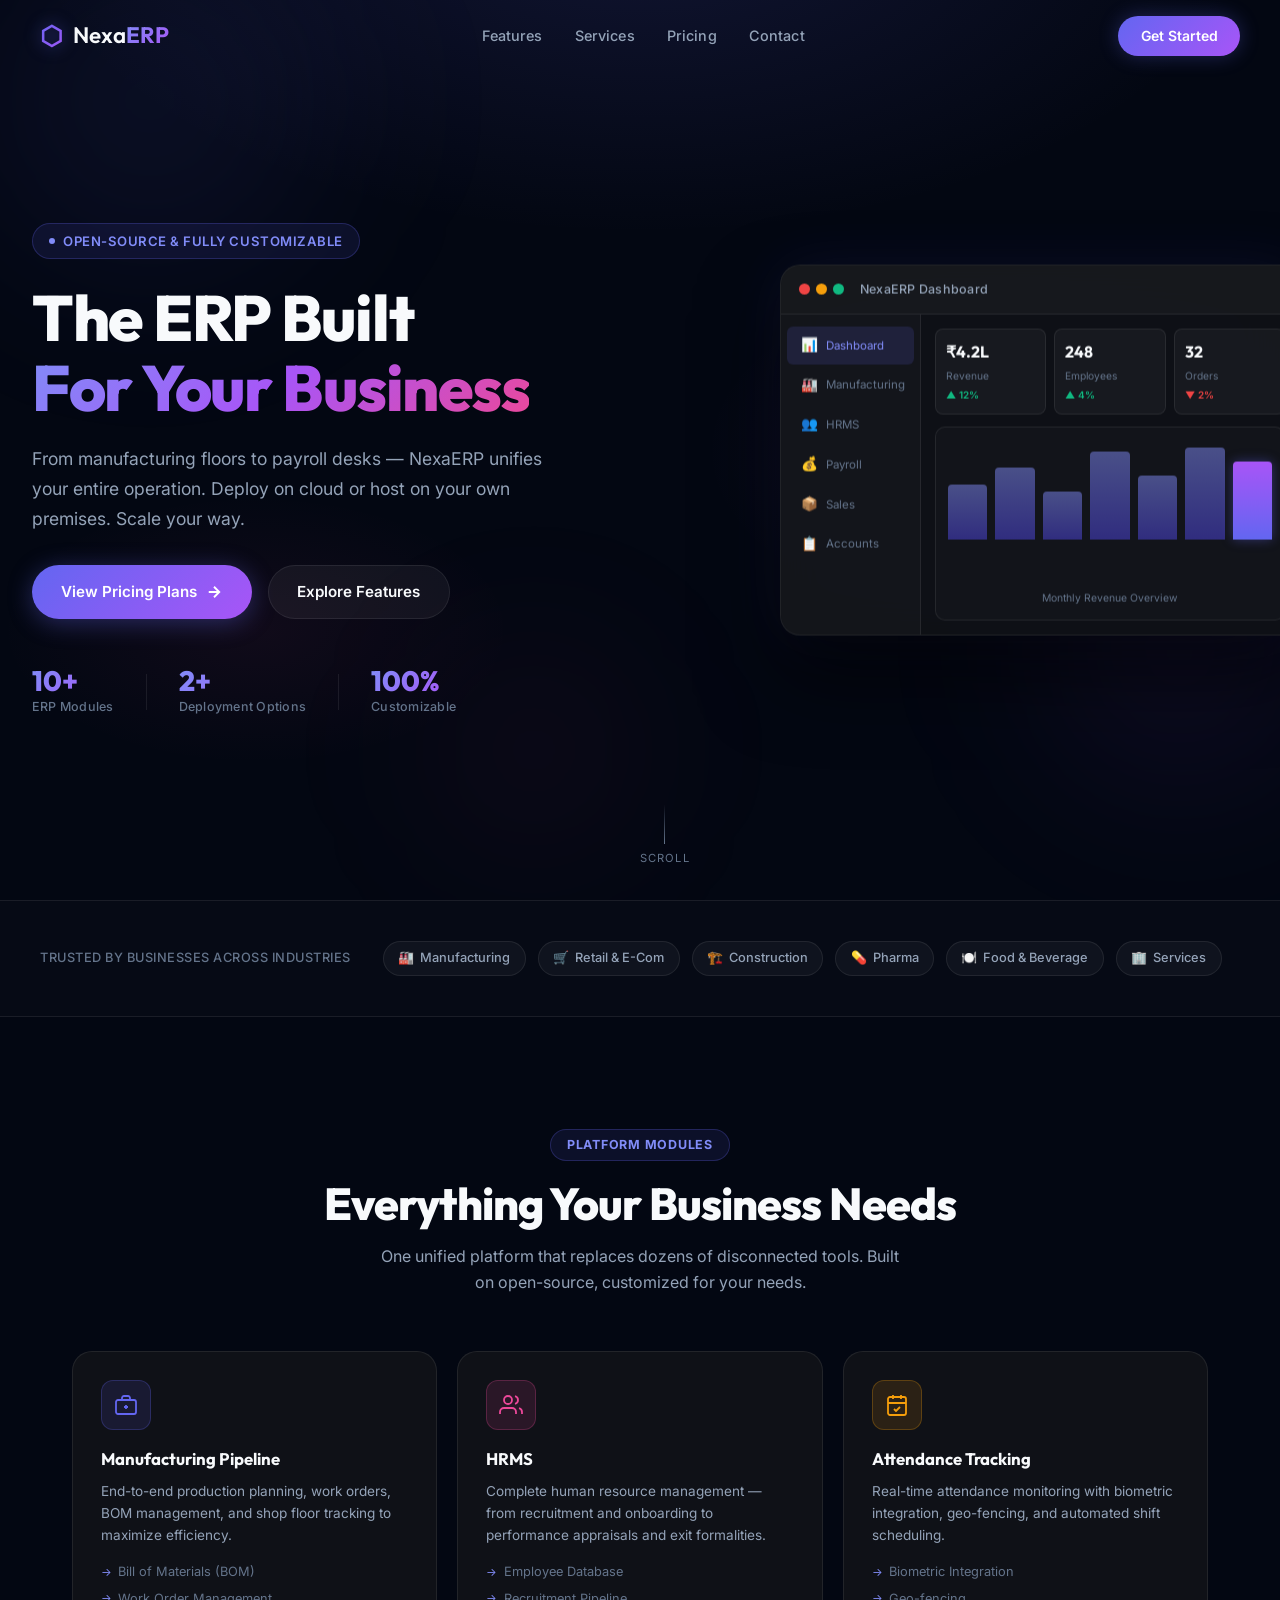
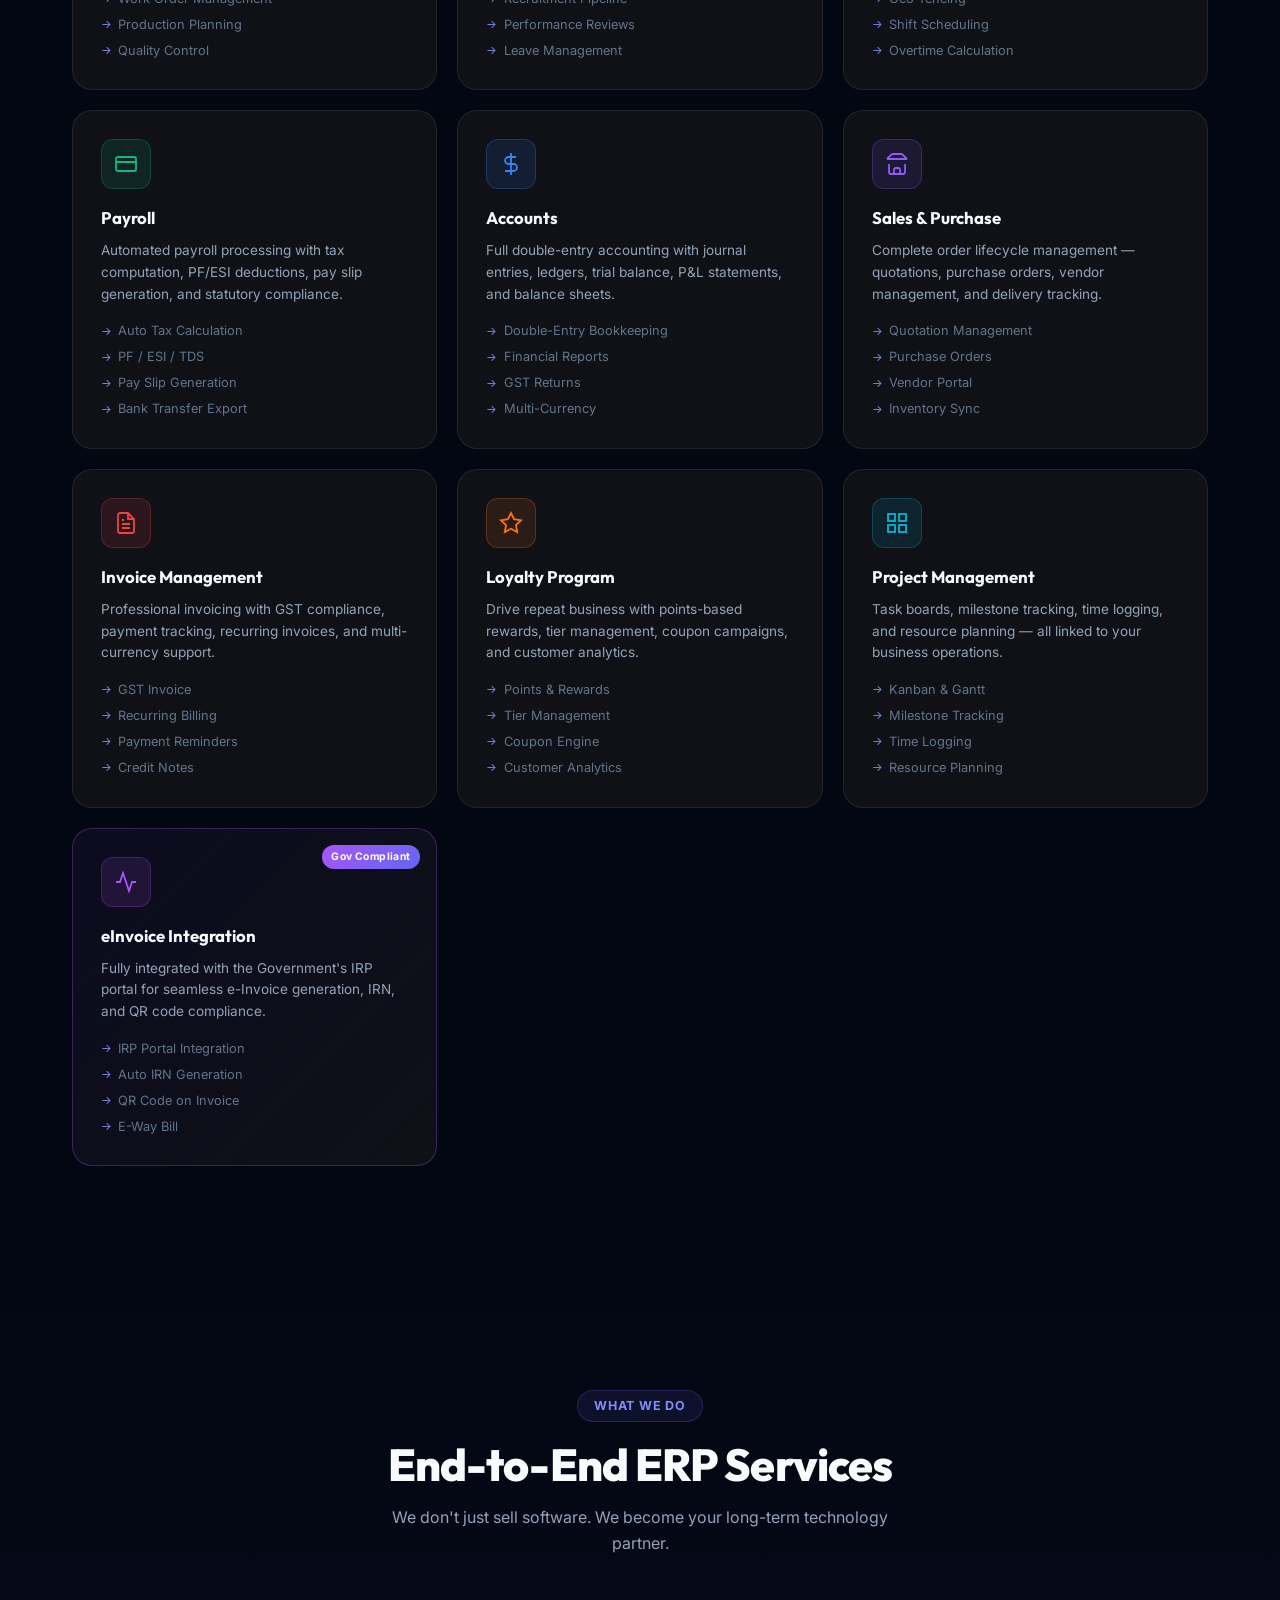
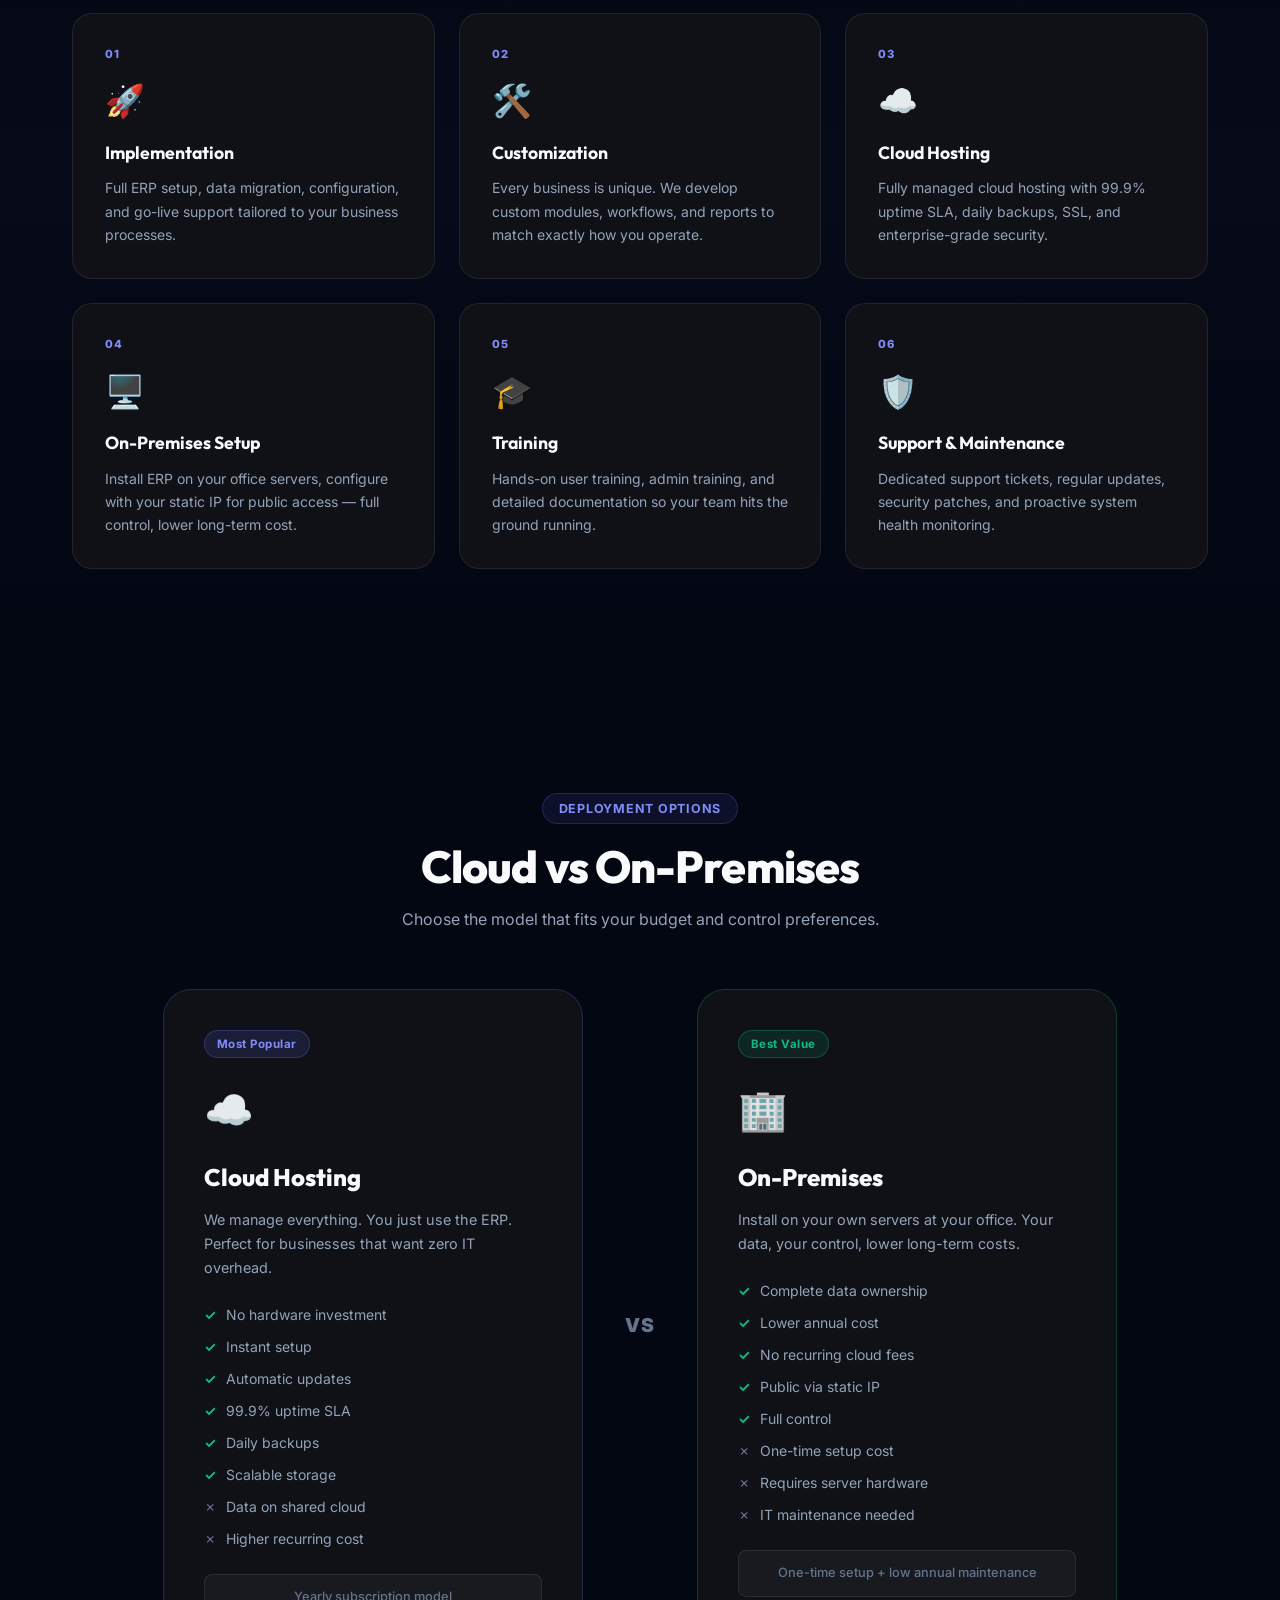
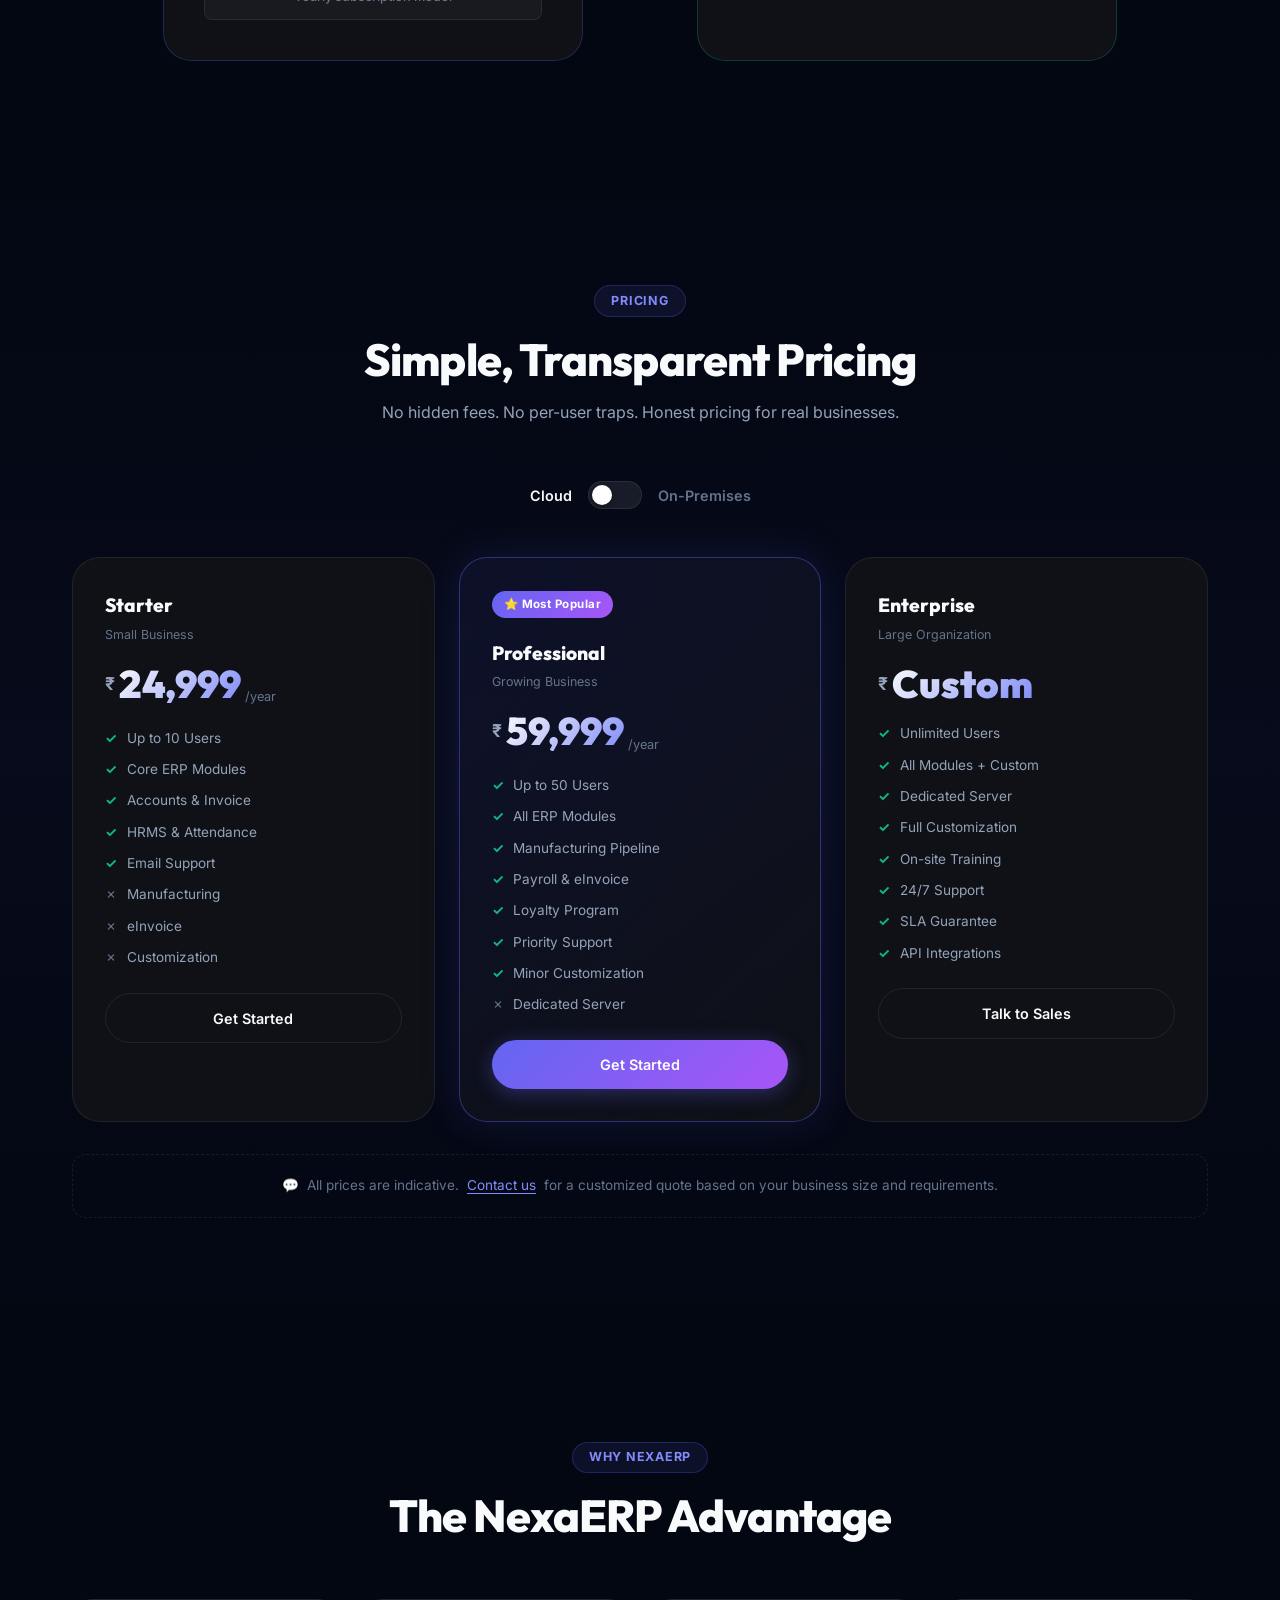
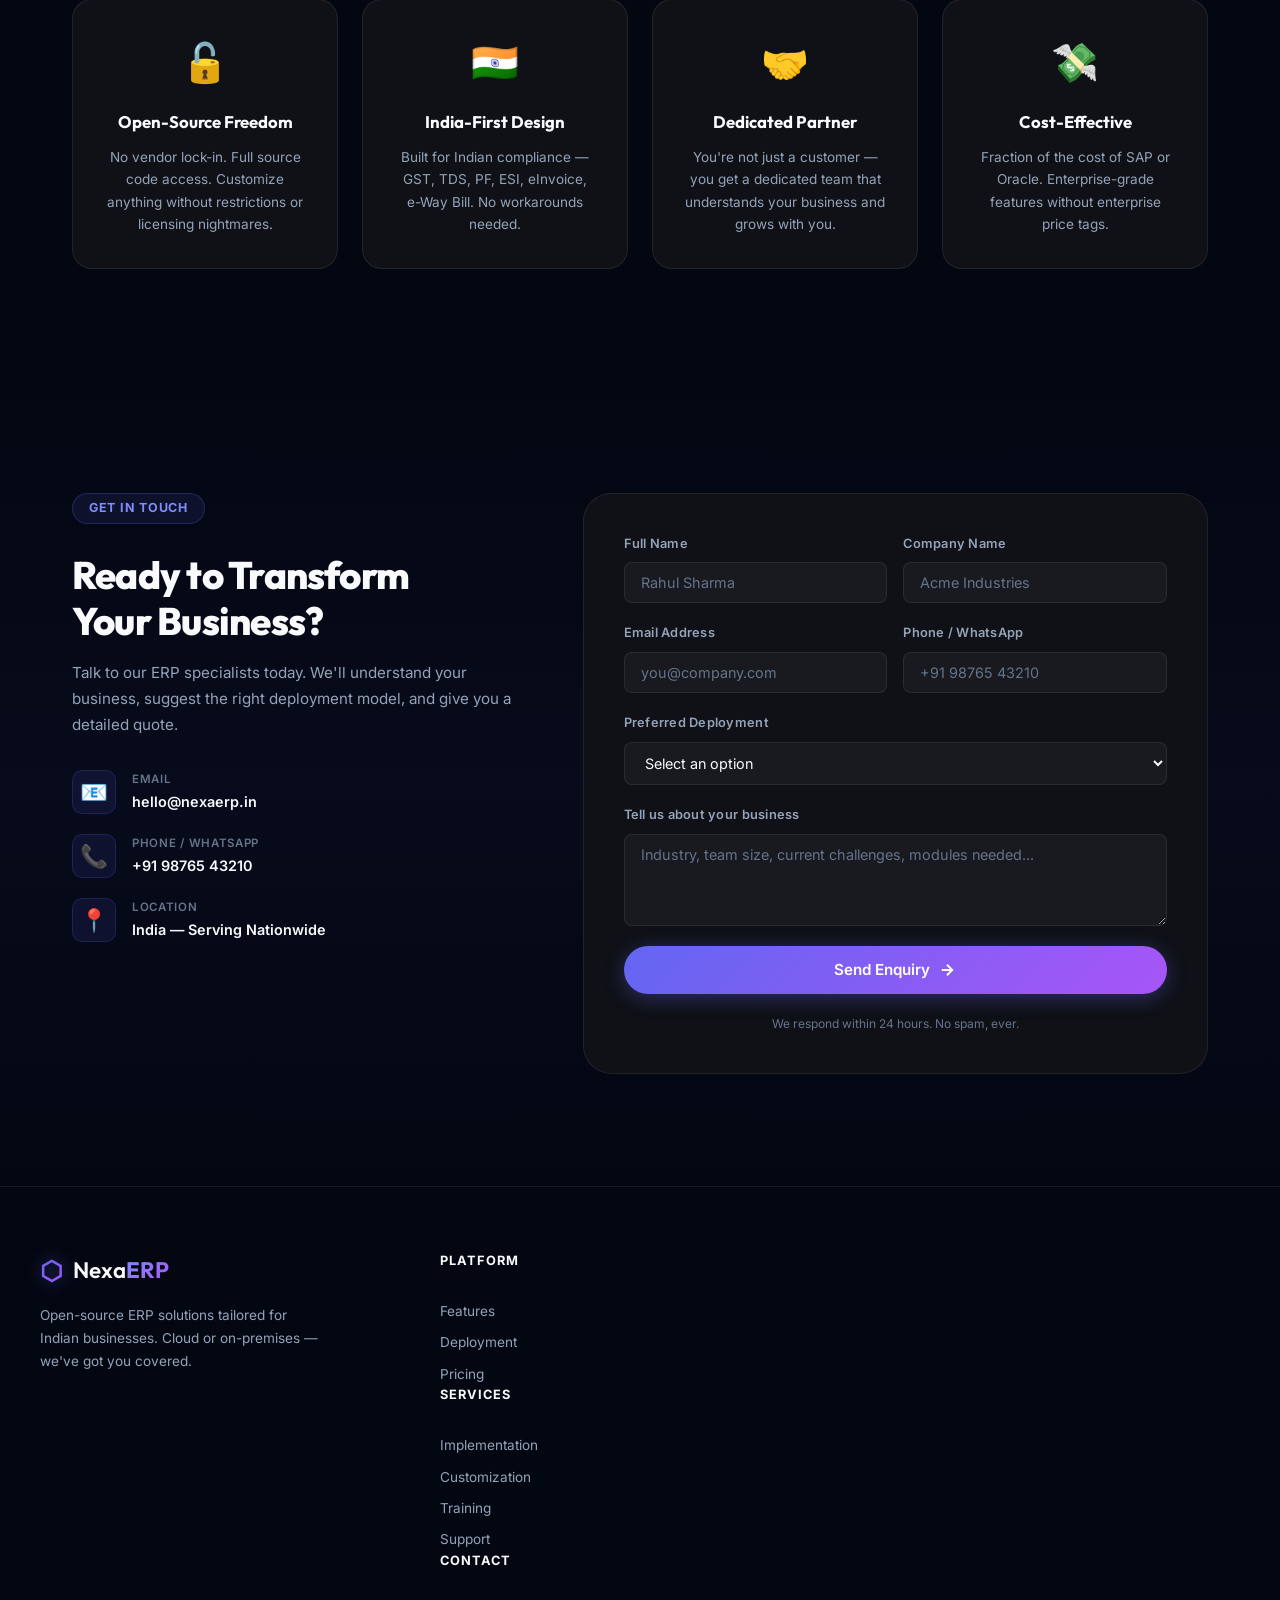
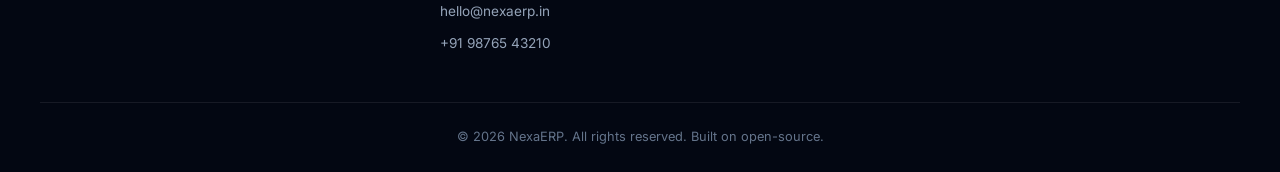
==== index.html @ 65cdeb19 "initial" ====
<!DOCTYPE html>
<html lang="en">
<head>
  <meta charset="UTF-8" />
  <meta name="viewport" content="width=device-width, initial-scale=1.0" />
  <title>NexaERP — Open-Source ERP Solutions for Modern Businesses</title>
  <meta name="description" content="NexaERP delivers powerful open-source ERP solutions with cloud hosting, on-premises deployment, and full customization. Manufacturing, HRMS, Payroll, Accounts, eInvoice & more." />
  <meta name="keywords" content="ERP, open source ERP, HRMS, payroll, manufacturing ERP, cloud ERP, on-premises ERP, eInvoice" />
  <link rel="preconnect" href="https://fonts.googleapis.com" />
  <link rel="preconnect" href="https://fonts.gstatic.com" crossorigin />
  <link href="https://fonts.googleapis.com/css2?family=Inter:wght@300;400;500;600;700;800;900&family=Outfit:wght@300;400;500;600;700;800;900&display=swap" rel="stylesheet" />
  <link rel="stylesheet" href="style.css" />
</head>
<body>

  <!-- NAV -->
  <nav id="navbar">
    <div class="nav-container">
      <div class="nav-logo">
        <span class="logo-icon">⬡</span>
        <span class="logo-text">Nexa<strong>ERP</strong></span>
      </div>
      <ul class="nav-links">
        <li><a href="#features">Features</a></li>
        <li><a href="#services">Services</a></li>
        <li><a href="#pricing">Pricing</a></li>
        <li><a href="#contact">Contact</a></li>
      </ul>
      <a href="#contact" class="nav-cta">Get Started</a>
      <button class="nav-hamburger" id="hamburger" aria-label="Open menu">
        <span></span><span></span><span></span>
      </button>
    </div>
    <div class="mobile-menu" id="mobileMenu">
      <a href="#features">Features</a>
      <a href="#services">Services</a>
      <a href="#pricing">Pricing</a>
      <a href="#contact">Contact</a>
      <a href="#contact" class="mobile-cta">Get Started</a>
    </div>
  </nav>

  <!-- HERO -->
  <section id="hero">
    <div class="hero-bg-mesh"></div>
    <div class="hero-orb hero-orb-1"></div>
    <div class="hero-orb hero-orb-2"></div>
    <div class="hero-orb hero-orb-3"></div>
    <div class="hero-container">
      <div class="hero-badge">
        <span class="badge-dot"></span>
        Open-Source &amp; Fully Customizable
      </div>
      <h1 class="hero-title">
        The ERP Built <br/>
        <span class="gradient-text">For Your Business</span>
      </h1>
      <p class="hero-subtitle">
        From manufacturing floors to payroll desks — NexaERP unifies your entire operation. 
        Deploy on cloud or host on your own premises. Scale your way.
      </p>
      <div class="hero-actions">
        <a href="#pricing" class="btn-primary" id="hero-pricing-btn">
          View Pricing Plans
          <svg width="18" height="18" viewBox="0 0 24 24" fill="none" stroke="currentColor" stroke-width="2.5"><path d="M5 12h14M12 5l7 7-7 7"/></svg>
        </a>
        <a href="#features" class="btn-ghost" id="hero-features-btn">Explore Features</a>
      </div>
      <div class="hero-stats">
        <div class="stat-item">
          <span class="stat-number">10+</span>
          <span class="stat-label">ERP Modules</span>
        </div>
        <div class="stat-divider"></div>
        <div class="stat-item">
          <span class="stat-number">2</span>
          <span class="stat-label">Deployment Options</span>
        </div>
        <div class="stat-divider"></div>
        <div class="stat-item">
          <span class="stat-number">100%</span>
          <span class="stat-label">Customizable</span>
        </div>
      </div>
    </div>
    <div class="hero-visual">
      <div class="dashboard-mockup">
        <div class="mockup-header">
          <div class="mockup-dots">
            <span class="dot dot-red"></span>
            <span class="dot dot-yellow"></span>
            <span class="dot dot-green"></span>
          </div>
          <span class="mockup-title">NexaERP Dashboard</span>
        </div>
        <div class="mockup-body">
          <div class="mockup-sidebar">
            <div class="sidebar-item active">
              <span>📊</span> Dashboard
            </div>
            <div class="sidebar-item">
              <span>🏭</span> Manufacturing
            </div>
            <div class="sidebar-item">
              <span>👥</span> HRMS
            </div>
            <div class="sidebar-item">
              <span>💰</span> Payroll
            </div>
            <div class="sidebar-item">
              <span>📦</span> Sales
            </div>
            <div class="sidebar-item">
              <span>📋</span> Accounts
            </div>
          </div>
          <div class="mockup-content">
            <div class="mockup-cards">
              <div class="mockup-card">
                <div class="card-value">₹4.2L</div>
                <div class="card-label">Revenue</div>
                <div class="card-trend up">▲ 12%</div>
              </div>
              <div class="mockup-card">
                <div class="card-value">248</div>
                <div class="card-label">Employees</div>
                <div class="card-trend up">▲ 4%</div>
              </div>
              <div class="mockup-card">
                <div class="card-value">32</div>
                <div class="card-label">Orders</div>
                <div class="card-trend down">▼ 2%</div>
              </div>
            </div>
            <div class="mockup-chart">
              <div class="chart-bars">
                <div class="bar" style="--h:55%"></div>
                <div class="bar" style="--h:72%"></div>
                <div class="bar" style="--h:48%"></div>
                <div class="bar" style="--h:88%"></div>
                <div class="bar" style="--h:64%"></div>
                <div class="bar" style="--h:92%"></div>
                <div class="bar active" style="--h:78%"></div>
              </div>
              <div class="chart-label">Monthly Revenue Overview</div>
            </div>
          </div>
        </div>
      </div>
    </div>
    <div class="scroll-indicator">
      <div class="scroll-line"></div>
      <span>Scroll</span>
    </div>
  </section>

  <!-- TRUST LOGOS -->
  <section id="trust">
    <div class="trust-container">
      <p class="trust-label">Trusted by businesses across industries</p>
      <div class="trust-badges">
        <div class="trust-badge">
          <span>🏭</span> Manufacturing
        </div>
        <div class="trust-badge">
          <span>🛒</span> Retail & E-Com
        </div>
        <div class="trust-badge">
          <span>🏗️</span> Construction
        </div>
        <div class="trust-badge">
          <span>💊</span> Pharma
        </div>
        <div class="trust-badge">
          <span>🍽️</span> Food & Beverage
        </div>
        <div class="trust-badge">
          <span>🏢</span> Services
        </div>
      </div>
    </div>
  </section>

  <!-- FEATURES -->
  <section id="features">
    <div class="section-container">
      <div class="section-header">
        <div class="section-chip">Platform Modules</div>
        <h2 class="section-title">Everything Your Business Needs</h2>
        <p class="section-sub">One unified platform that replaces dozens of disconnected tools. Built on open-source, customized for your needs.</p>
      </div>
      <div class="features-grid">

        <div class="feature-card" id="feat-manufacturing">
          <div class="feature-icon-wrap" style="--clr: #6366f1">
            <svg class="feature-icon" viewBox="0 0 24 24" fill="none" stroke="currentColor" stroke-width="1.8"><rect x="2" y="7" width="20" height="14" rx="2"/><path d="M16 7V5a2 2 0 0 0-2-2h-4a2 2 0 0 0-2 2v2"/><line x1="12" y1="12" x2="12" y2="16"/><line x1="10" y1="14" x2="14" y2="14"/></svg>
          </div>
          <h3>Manufacturing Pipeline</h3>
          <p>End-to-end production planning, work orders, BOM management, and shop floor tracking to maximize efficiency.</p>
          <ul class="feature-list">
            <li>Bill of Materials (BOM)</li>
            <li>Work Order Management</li>
            <li>Production Planning</li>
            <li>Quality Control</li>
          </ul>
        </div>

        <div class="feature-card" id="feat-hrms">
          <div class="feature-icon-wrap" style="--clr: #ec4899">
            <svg class="feature-icon" viewBox="0 0 24 24" fill="none" stroke="currentColor" stroke-width="1.8"><path d="M17 21v-2a4 4 0 0 0-4-4H5a4 4 0 0 0-4 4v2"/><circle cx="9" cy="7" r="4"/><path d="M23 21v-2a4 4 0 0 0-3-3.87"/><path d="M16 3.13a4 4 0 0 1 0 7.75"/></svg>
          </div>
          <h3>HRMS</h3>
          <p>Complete human resource management — from recruitment and onboarding to performance appraisals and exit formalities.</p>
          <ul class="feature-list">
            <li>Employee Database</li>
            <li>Recruitment Pipeline</li>
            <li>Performance Reviews</li>
            <li>Leave Management</li>
          </ul>
        </div>

        <div class="feature-card" id="feat-attendance">
          <div class="feature-icon-wrap" style="--clr: #f59e0b">
            <svg class="feature-icon" viewBox="0 0 24 24" fill="none" stroke="currentColor" stroke-width="1.8"><rect x="3" y="4" width="18" height="18" rx="2" ry="2"/><line x1="16" y1="2" x2="16" y2="6"/><line x1="8" y1="2" x2="8" y2="6"/><line x1="3" y1="10" x2="21" y2="10"/><path d="m9 16 2 2 4-4"/></svg>
          </div>
          <h3>Attendance Tracking</h3>
          <p>Real-time attendance monitoring with biometric integration, geo-fencing, and automated shift scheduling.</p>
          <ul class="feature-list">
            <li>Biometric Integration</li>
            <li>Geo-fencing</li>
            <li>Shift Scheduling</li>
            <li>Overtime Calculation</li>
          </ul>
        </div>

        <div class="feature-card" id="feat-payroll">
          <div class="feature-icon-wrap" style="--clr: #10b981">
            <svg class="feature-icon" viewBox="0 0 24 24" fill="none" stroke="currentColor" stroke-width="1.8"><rect x="2" y="5" width="20" height="14" rx="2"/><line x1="2" y1="10" x2="22" y2="10"/></svg>
          </div>
          <h3>Payroll</h3>
          <p>Automated payroll processing with tax computation, PF/ESI deductions, pay slip generation, and statutory compliance.</p>
          <ul class="feature-list">
            <li>Auto Tax Calculation</li>
            <li>PF / ESI / TDS</li>
            <li>Pay Slip Generation</li>
            <li>Bank Transfer Export</li>
          </ul>
        </div>

        <div class="feature-card" id="feat-accounts">
          <div class="feature-icon-wrap" style="--clr: #3b82f6">
            <svg class="feature-icon" viewBox="0 0 24 24" fill="none" stroke="currentColor" stroke-width="1.8"><line x1="12" y1="1" x2="12" y2="23"/><path d="M17 5H9.5a3.5 3.5 0 0 0 0 7h5a3.5 3.5 0 0 1 0 7H6"/></svg>
          </div>
          <h3>Accounts</h3>
          <p>Full double-entry accounting with journal entries, ledgers, trial balance, P&L statements, and balance sheets.</p>
          <ul class="feature-list">
            <li>Double-Entry Bookkeeping</li>
            <li>Financial Reports</li>
            <li>GST Returns</li>
            <li>Multi-Currency</li>
          </ul>
        </div>

        <div class="feature-card" id="feat-sales">
          <div class="feature-icon-wrap" style="--clr: #8b5cf6">
            <svg class="feature-icon" viewBox="0 0 24 24" fill="none" stroke="currentColor" stroke-width="1.8"><path d="m2 7 4.41-4.41A2 2 0 0 1 7.83 2h8.34a2 2 0 0 1 1.42.59L22 7"/><path d="M4 12v8a2 2 0 0 0 2 2h12a2 2 0 0 0 2-2v-8"/><path d="M15 22v-4a2 2 0 0 0-2-2h-2a2 2 0 0 0-2 2v4"/><path d="M2 7h20"/></svg>
          </div>
          <h3>Sales &amp; Purchase</h3>
          <p>Complete order lifecycle management — quotations, purchase orders, vendor management, and delivery tracking.</p>
          <ul class="feature-list">
            <li>Quotation Management</li>
            <li>Purchase Orders</li>
            <li>Vendor Portal</li>
            <li>Inventory Sync</li>
          </ul>
        </div>

        <div class="feature-card" id="feat-invoice">
          <div class="feature-icon-wrap" style="--clr: #ef4444">
            <svg class="feature-icon" viewBox="0 0 24 24" fill="none" stroke="currentColor" stroke-width="1.8"><path d="M14 2H6a2 2 0 0 0-2 2v16a2 2 0 0 0 2 2h12a2 2 0 0 0 2-2V8z"/><polyline points="14,2 14,8 20,8"/><line x1="16" y1="13" x2="8" y2="13"/><line x1="16" y1="17" x2="8" y2="17"/><polyline points="10,9 9,9 8,9"/></svg>
          </div>
          <h3>Invoice Management</h3>
          <p>Professional invoicing with GST compliance, payment tracking, recurring invoices, and multi-currency support.</p>
          <ul class="feature-list">
            <li>GST Invoice</li>
            <li>Recurring Billing</li>
            <li>Payment Reminders</li>
            <li>Credit Notes</li>
          </ul>
        </div>

        <div class="feature-card" id="feat-loyalty">
          <div class="feature-icon-wrap" style="--clr: #f97316">
            <svg class="feature-icon" viewBox="0 0 24 24" fill="none" stroke="currentColor" stroke-width="1.8"><polygon points="12,2 15.09,8.26 22,9.27 17,14.14 18.18,21.02 12,17.77 5.82,21.02 7,14.14 2,9.27 8.91,8.26 12,2"/></svg>
          </div>
          <h3>Loyalty Program</h3>
          <p>Drive repeat business with points-based rewards, tier management, coupon campaigns, and customer analytics.</p>
          <ul class="feature-list">
            <li>Points & Rewards</li>
            <li>Tier Management</li>
            <li>Coupon Engine</li>
            <li>Customer Analytics</li>
          </ul>
        </div>

        <div class="feature-card" id="feat-project">
          <div class="feature-icon-wrap" style="--clr: #06b6d4">
            <svg class="feature-icon" viewBox="0 0 24 24" fill="none" stroke="currentColor" stroke-width="1.8"><rect x="3" y="3" width="7" height="7"/><rect x="14" y="3" width="7" height="7"/><rect x="14" y="14" width="7" height="7"/><rect x="3" y="14" width="7" height="7"/></svg>
          </div>
          <h3>Project Management</h3>
          <p>Task boards, milestone tracking, time logging, and resource planning — all linked to your business operations.</p>
          <ul class="feature-list">
            <li>Kanban & Gantt</li>
            <li>Milestone Tracking</li>
            <li>Time Logging</li>
            <li>Resource Planning</li>
          </ul>
        </div>

        <div class="feature-card feature-card-highlight" id="feat-einvoice">
          <div class="feature-icon-wrap" style="--clr: #a855f7">
            <svg class="feature-icon" viewBox="0 0 24 24" fill="none" stroke="currentColor" stroke-width="1.8"><path d="M22 12h-4l-3 9L9 3l-3 9H2"/></svg>
          </div>
          <h3>eInvoice Integration</h3>
          <p>Fully integrated with the Government's IRP portal for seamless e-Invoice generation, IRN, and QR code compliance.</p>
          <ul class="feature-list">
            <li>IRP Portal Integration</li>
            <li>Auto IRN Generation</li>
            <li>QR Code on Invoice</li>
            <li>E-Way Bill</li>
          </ul>
          <div class="feature-badge">Gov Compliant</div>
        </div>

      </div>
    </div>
  </section>

  <!-- SERVICES -->
  <section id="services">
    <div class="section-container">
      <div class="section-header">
        <div class="section-chip">What We Do</div>
        <h2 class="section-title">End-to-End ERP Services</h2>
        <p class="section-sub">We don't just sell software. We become your long-term technology partner.</p>
      </div>
      <div class="services-grid">
        <div class="service-card" id="svc-implementation">
          <div class="service-number">01</div>
          <div class="service-icon">🚀</div>
          <h3>Implementation</h3>
          <p>Full ERP setup, data migration, configuration, and go-live support tailored to your business processes.</p>
        </div>
        <div class="service-card" id="svc-customization">
          <div class="service-number">02</div>
          <div class="service-icon">🛠️</div>
          <h3>Customization</h3>
          <p>Every business is unique. We develop custom modules, workflows, and reports to match exactly how you operate.</p>
        </div>
        <div class="service-card" id="svc-hosting">
          <div class="service-number">03</div>
          <div class="service-icon">☁️</div>
          <h3>Cloud Hosting</h3>
          <p>Fully managed cloud hosting with 99.9% uptime SLA, daily backups, SSL, and enterprise-grade security.</p>
        </div>
        <div class="service-card" id="svc-onprem">
          <div class="service-number">04</div>
          <div class="service-icon">🖥️</div>
          <h3>On-Premises Setup</h3>
          <p>Install ERP on your office servers, configure with your static IP for public access — full control, lower long-term cost.</p>
        </div>
        <div class="service-card" id="svc-training">
          <div class="service-number">05</div>
          <div class="service-icon">🎓</div>
          <h3>Training</h3>
          <p>Hands-on user training, admin training, and detailed documentation so your team hits the ground running.</p>
        </div>
        <div class="service-card" id="svc-support">
          <div class="service-number">06</div>
          <div class="service-icon">🛡️</div>
          <h3>Support &amp; Maintenance</h3>
          <p>Dedicated support tickets, regular updates, security patches, and proactive system health monitoring.</p>
        </div>
      </div>
    </div>
  </section>

  <!-- DEPLOYMENT COMPARISON -->
  <section id="deployment">
    <div class="section-container">
      <div class="section-header">
        <div class="section-chip">Deployment Options</div>
        <h2 class="section-title">Cloud vs On-Premises</h2>
        <p class="section-sub">Choose the model that fits your budget and control preferences.</p>
      </div>
      <div class="deploy-compare">
        <div class="deploy-card cloud-card" id="deploy-cloud">
          <div class="deploy-badge">Most Popular</div>
          <div class="deploy-icon">☁️</div>
          <h3>Cloud Hosting</h3>
          <p class="deploy-desc">We manage everything. You just use the ERP. Perfect for businesses that want zero IT overhead.</p>
          <ul class="deploy-list">
            <li><span class="check">✓</span> No hardware investment</li>
            <li><span class="check">✓</span> Instant setup</li>
            <li><span class="check">✓</span> Automatic updates</li>
            <li><span class="check">✓</span> 99.9% uptime SLA</li>
            <li><span class="check">✓</span> Daily backups</li>
            <li><span class="check">✓</span> Scalable storage</li>
            <li><span class="cross">✗</span> Data on shared cloud</li>
            <li><span class="cross">✗</span> Higher recurring cost</li>
          </ul>
          <div class="deploy-pricing-note">
            <span>Yearly subscription model</span>
          </div>
        </div>
        <div class="deploy-vs">VS</div>
        <div class="deploy-card onprem-card" id="deploy-onprem">
          <div class="deploy-badge best-value">Best Value</div>
          <div class="deploy-icon">🏢</div>
          <h3>On-Premises</h3>
          <p class="deploy-desc">Install on your own servers at your office. Your data, your control, lower long-term costs.</p>
          <ul class="deploy-list">
            <li><span class="check">✓</span> Complete data ownership</li>
            <li><span class="check">✓</span> Lower annual cost</li>
            <li><span class="check">✓</span> No recurring cloud fees</li>
            <li><span class="check">✓</span> Public via static IP</li>
            <li><span class="check">✓</span> Full control</li>
            <li><span class="cross">✗</span> One-time setup cost</li>
            <li><span class="cross">✗</span> Requires server hardware</li>
            <li><span class="cross">✗</span> IT maintenance needed</li>
          </ul>
          <div class="deploy-pricing-note">
            <span>One-time setup + low annual maintenance</span>
          </div>
        </div>
      </div>
    </div>
  </section>

  <!-- PRICING -->
  <section id="pricing">
    <div class="section-container">
      <div class="section-header">
        <div class="section-chip">Pricing</div>
        <h2 class="section-title">Simple, Transparent Pricing</h2>
        <p class="section-sub">No hidden fees. No per-user traps. Honest pricing for real businesses.</p>
      </div>

      <div class="pricing-toggle-wrap">
        <span id="toggle-cloud-label" class="toggle-label active">Cloud</span>
        <button class="pricing-toggle" id="pricingToggle" aria-label="Toggle pricing model">
          <span class="toggle-thumb"></span>
        </button>
        <span id="toggle-onprem-label" class="toggle-label">On-Premises</span>
      </div>

      <!-- CLOUD PRICING -->
      <div class="pricing-grid" id="cloudPricing">
        <div class="pricing-card" id="plan-starter">
          <div class="plan-name">Starter</div>
          <div class="plan-target">Small Business</div>
          <div class="plan-price">
            <span class="price-currency">₹</span>
            <span class="price-amount">24,999</span>
            <span class="price-period">/year</span>
          </div>
          <ul class="plan-features">
            <li><span class="pf-check">✓</span> Up to 10 Users</li>
            <li><span class="pf-check">✓</span> Core ERP Modules</li>
            <li><span class="pf-check">✓</span> Accounts &amp; Invoice</li>
            <li><span class="pf-check">✓</span> HRMS &amp; Attendance</li>
            <li><span class="pf-check">✓</span> Email Support</li>
            <li><span class="pf-cross">✗</span> Manufacturing</li>
            <li><span class="pf-cross">✗</span> eInvoice</li>
            <li><span class="pf-cross">✗</span> Customization</li>
          </ul>
          <a href="#contact" class="plan-btn plan-btn-outline" id="plan-starter-cta">Get Started</a>
        </div>

        <div class="pricing-card pricing-featured" id="plan-professional">
          <div class="plan-popular-badge">⭐ Most Popular</div>
          <div class="plan-name">Professional</div>
          <div class="plan-target">Growing Business</div>
          <div class="plan-price">
            <span class="price-currency">₹</span>
            <span class="price-amount">59,999</span>
            <span class="price-period">/year</span>
          </div>
          <ul class="plan-features">
            <li><span class="pf-check">✓</span> Up to 50 Users</li>
            <li><span class="pf-check">✓</span> All ERP Modules</li>
            <li><span class="pf-check">✓</span> Manufacturing Pipeline</li>
            <li><span class="pf-check">✓</span> Payroll &amp; eInvoice</li>
            <li><span class="pf-check">✓</span> Loyalty Program</li>
            <li><span class="pf-check">✓</span> Priority Support</li>
            <li><span class="pf-check">✓</span> Minor Customization</li>
            <li><span class="pf-cross">✗</span> Dedicated Server</li>
          </ul>
          <a href="#contact" class="plan-btn plan-btn-primary" id="plan-professional-cta">Get Started</a>
        </div>

        <div class="pricing-card" id="plan-enterprise">
          <div class="plan-name">Enterprise</div>
          <div class="plan-target">Large Organization</div>
          <div class="plan-price">
            <span class="price-currency">₹</span>
            <span class="price-amount">Custom</span>
          </div>
          <ul class="plan-features">
            <li><span class="pf-check">✓</span> Unlimited Users</li>
            <li><span class="pf-check">✓</span> All Modules + Custom</li>
            <li><span class="pf-check">✓</span> Dedicated Server</li>
            <li><span class="pf-check">✓</span> Full Customization</li>
            <li><span class="pf-check">✓</span> On-site Training</li>
            <li><span class="pf-check">✓</span> 24/7 Support</li>
            <li><span class="pf-check">✓</span> SLA Guarantee</li>
            <li><span class="pf-check">✓</span> API Integrations</li>
          </ul>
          <a href="#contact" class="plan-btn plan-btn-outline" id="plan-enterprise-cta">Talk to Sales</a>
        </div>
      </div>

      <!-- ON-PREM PRICING -->
      <div class="pricing-grid hidden" id="onpremPricing">
        <div class="pricing-card" id="plan-onprem-basic">
          <div class="plan-name">Basic Setup</div>
          <div class="plan-target">Small Office</div>
          <div class="plan-price">
            <span class="price-currency">₹</span>
            <span class="price-amount">39,999</span>
            <span class="price-period">one-time</span>
          </div>
          <div class="plan-annual-note">+ ₹9,999/year maintenance</div>
          <ul class="plan-features">
            <li><span class="pf-check">✓</span> ERP Installation</li>
            <li><span class="pf-check">✓</span> Network Configuration</li>
            <li><span class="pf-check">✓</span> Static IP Setup</li>
            <li><span class="pf-check">✓</span> Core Modules</li>
            <li><span class="pf-check">✓</span> 1 Month Free Support</li>
            <li><span class="pf-cross">✗</span> Manufacturing Module</li>
            <li><span class="pf-cross">✗</span> eInvoice</li>
          </ul>
          <a href="#contact" class="plan-btn plan-btn-outline" id="plan-onprem-basic-cta">Get Started</a>
        </div>

        <div class="pricing-card pricing-featured" id="plan-onprem-pro">
          <div class="plan-popular-badge">💡 Best Value</div>
          <div class="plan-name">Pro Setup</div>
          <div class="plan-target">Medium Business</div>
          <div class="plan-price">
            <span class="price-currency">₹</span>
            <span class="price-amount">79,999</span>
            <span class="price-period">one-time</span>
          </div>
          <div class="plan-annual-note">+ ₹19,999/year maintenance</div>
          <ul class="plan-features">
            <li><span class="pf-check">✓</span> Full ERP Setup</li>
            <li><span class="pf-check">✓</span> All 10+ Modules</li>
            <li><span class="pf-check">✓</span> eInvoice Integration</li>
            <li><span class="pf-check">✓</span> User Training</li>
            <li><span class="pf-check">✓</span> 3 Months Support</li>
            <li><span class="pf-check">✓</span> Firewall &amp; Security</li>
            <li><span class="pf-check">✓</span> Backup System</li>
          </ul>
          <a href="#contact" class="plan-btn plan-btn-primary" id="plan-onprem-pro-cta">Get Started</a>
        </div>

        <div class="pricing-card" id="plan-onprem-enterprise">
          <div class="plan-name">Enterprise</div>
          <div class="plan-target">Large Organization</div>
          <div class="plan-price">
            <span class="price-currency">₹</span>
            <span class="price-amount">Custom</span>
          </div>
          <div class="plan-annual-note">Tailored maintenance plan</div>
          <ul class="plan-features">
            <li><span class="pf-check">✓</span> Multi-site Setup</li>
            <li><span class="pf-check">✓</span> High Availability</li>
            <li><span class="pf-check">✓</span> Full Customization</li>
            <li><span class="pf-check">✓</span> On-site Training</li>
            <li><span class="pf-check">✓</span> 24/7 Support</li>
            <li><span class="pf-check">✓</span> SLA Guarantee</li>
            <li><span class="pf-check">✓</span> Disaster Recovery</li>
          </ul>
          <a href="#contact" class="plan-btn plan-btn-outline" id="plan-onprem-enterprise-cta">Talk to Sales</a>
        </div>
      </div>

      <div class="pricing-note">
        <span>💬</span> All prices are indicative. <a href="#contact">Contact us</a> for a customized quote based on your business size and requirements.
      </div>
    </div>
  </section>

  <!-- WHY US -->
  <section id="why-us">
    <div class="section-container">
      <div class="section-header">
        <div class="section-chip">Why NexaERP</div>
        <h2 class="section-title">The NexaERP Advantage</h2>
      </div>
      <div class="why-grid">
        <div class="why-card" id="why-opensource">
          <div class="why-icon">🔓</div>
          <h3>Open-Source Freedom</h3>
          <p>No vendor lock-in. Full source code access. Customize anything without restrictions or licensing nightmares.</p>
        </div>
        <div class="why-card" id="why-local">
          <div class="why-icon">🇮🇳</div>
          <h3>India-First Design</h3>
          <p>Built for Indian compliance — GST, TDS, PF, ESI, eInvoice, e-Way Bill. No workarounds needed.</p>
        </div>
        <div class="why-card" id="why-partner">
          <div class="why-icon">🤝</div>
          <h3>Dedicated Partner</h3>
          <p>You're not just a customer — you get a dedicated team that understands your business and grows with you.</p>
        </div>
        <div class="why-card" id="why-cost">
          <div class="why-icon">💸</div>
          <h3>Cost-Effective</h3>
          <p>Fraction of the cost of SAP or Oracle. Enterprise-grade features without enterprise price tags.</p>
        </div>
      </div>
    </div>
  </section>

  <!-- CONTACT / CTA -->
  <section id="contact">
    <div class="section-container">
      <div class="contact-grid">
        <div class="contact-info">
          <div class="section-chip">Get In Touch</div>
          <h2 class="contact-title">Ready to Transform<br/>Your Business?</h2>
          <p class="contact-desc">Talk to our ERP specialists today. We'll understand your business, suggest the right deployment model, and give you a detailed quote.</p>
          <div class="contact-details">
            <div class="contact-item" id="contact-email">
              <div class="contact-icon">📧</div>
              <div>
                <span class="contact-label">Email</span>
                <span class="contact-value">hello@nexaerp.in</span>
              </div>
            </div>
            <div class="contact-item" id="contact-phone">
              <div class="contact-icon">📞</div>
              <div>
                <span class="contact-label">Phone / WhatsApp</span>
                <span class="contact-value">+91 98765 43210</span>
              </div>
            </div>
            <div class="contact-item" id="contact-location">
              <div class="contact-icon">📍</div>
              <div>
                <span class="contact-label">Location</span>
                <span class="contact-value">India — Serving Nationwide</span>
              </div>
            </div>
          </div>
        </div>
        <div class="contact-form-wrap">
          <form class="contact-form" id="contactForm" novalidate>
            <div class="form-row">
              <div class="form-group">
                <label for="cf-name">Full Name</label>
                <input type="text" id="cf-name" name="name" placeholder="Rahul Sharma" required />
              </div>
              <div class="form-group">
                <label for="cf-company">Company Name</label>
                <input type="text" id="cf-company" name="company" placeholder="Acme Industries" />
              </div>
            </div>
            <div class="form-row">
              <div class="form-group">
                <label for="cf-email">Email Address</label>
                <input type="email" id="cf-email" name="email" placeholder="you@company.com" required />
              </div>
              <div class="form-group">
                <label for="cf-phone">Phone / WhatsApp</label>
                <input type="tel" id="cf-phone" name="phone" placeholder="+91 98765 43210" />
              </div>
            </div>
            <div class="form-group">
              <label for="cf-deployment">Preferred Deployment</label>
              <select id="cf-deployment" name="deployment">
                <option value="">Select an option</option>
                <option value="cloud">Cloud Hosting (Subscription)</option>
                <option value="onprem">On-Premises (One-time + Maintenance)</option>
                <option value="unsure">Not sure yet</option>
              </select>
            </div>
            <div class="form-group">
              <label for="cf-message">Tell us about your business</label>
              <textarea id="cf-message" name="message" rows="4" placeholder="Industry, team size, current challenges, modules needed..."></textarea>
            </div>
            <button type="submit" class="form-submit" id="form-submit-btn">
              <span>Send Enquiry</span>
              <svg width="18" height="18" viewBox="0 0 24 24" fill="none" stroke="currentColor" stroke-width="2.5"><path d="M5 12h14M12 5l7 7-7 7"/></svg>
            </button>
            <p class="form-note">We respond within 24 hours. No spam, ever.</p>
          </form>
          <div class="form-success hidden" id="formSuccess">
            <div class="success-icon">✅</div>
            <h3>Enquiry Sent!</h3>
            <p>Thank you! Our team will reach out to you within 24 hours.</p>
          </div>
        </div>
      </div>
    </div>
  </section>

  <!-- FOOTER -->
  <footer id="footer">
    <div class="footer-container">
      <div class="footer-brand">
        <div class="nav-logo">
          <span class="logo-icon">⬡</span>
          <span class="logo-text">Nexa<strong>ERP</strong></span>
        </div>
        <p>Open-source ERP solutions tailored for Indian businesses. Cloud or on-premises — we've got you covered.</p>
      </div>
      <div class="footer-links">
        <div class="footer-col">
          <h4>Platform</h4>
          <a href="#features">Features</a>
          <a href="#deployment">Deployment</a>
          <a href="#pricing">Pricing</a>
        </div>
        <div class="footer-col">
          <h4>Services</h4>
          <a href="#services">Implementation</a>
          <a href="#services">Customization</a>
          <a href="#services">Training</a>
          <a href="#services">Support</a>
        </div>
        <div class="footer-col">
          <h4>Contact</h4>
          <a href="mailto:hello@nexaerp.in">hello@nexaerp.in</a>
          <a href="tel:+919876543210">+91 98765 43210</a>
        </div>
      </div>
    </div>
    <div class="footer-bottom">
      <p>&copy; 2026 NexaERP. All rights reserved. Built on open-source.</p>
    </div>
  </footer>

  <script src="script.js"></script>
</body>
</html>
---- style.css ----
/* =============================================
   NEXAERP — Main Stylesheet
   ============================================= */

/* --- RESET & BASE --- */
*, *::before, *::after {
  box-sizing: border-box;
  margin: 0;
  padding: 0;
}

:root {
  --primary: #6366f1;
  --primary-light: #818cf8;
  --primary-dark: #4f46e5;
  --accent: #a855f7;
  --accent-2: #ec4899;
  --bg-dark: #030712;
  --bg-card: #0f1117;
  --bg-card-2: #13161f;
  --border: rgba(255,255,255,0.08);
  --border-hover: rgba(99,102,241,0.4);
  --text: #f8fafc;
  --text-muted: #94a3b8;
  --text-dim: #64748b;
  --success: #10b981;
  --warning: #f59e0b;
  --danger: #ef4444;
  --radius-sm: 8px;
  --radius: 14px;
  --radius-lg: 20px;
  --radius-xl: 28px;
  --shadow-glow: 0 0 40px rgba(99,102,241,0.15);
  --font-main: 'Inter', sans-serif;
  --font-display: 'Outfit', sans-serif;
}

html {
  scroll-behavior: smooth;
}

body {
  font-family: var(--font-main);
  background: var(--bg-dark);
  color: var(--text);
  line-height: 1.6;
  overflow-x: hidden;
  -webkit-font-smoothing: antialiased;
}

a {
  color: inherit;
  text-decoration: none;
}

/* --- UTILITY --- */
.hidden { display: none !important; }

.gradient-text {
  background: linear-gradient(135deg, var(--primary-light) 0%, var(--accent) 50%, var(--accent-2) 100%);
  -webkit-background-clip: text;
  -webkit-text-fill-color: transparent;
  background-clip: text;
}

/* --- NAV --- */
#navbar {
  position: fixed;
  top: 0;
  left: 0;
  right: 0;
  z-index: 100;
  padding: 0 2rem;
  transition: all 0.3s ease;
}

#navbar.scrolled {
  background: rgba(3,7,18,0.9);
  backdrop-filter: blur(20px);
  border-bottom: 1px solid var(--border);
  padding: 0 2rem;
}

.nav-container {
  max-width: 1200px;
  margin: 0 auto;
  display: flex;
  align-items: center;
  justify-content: space-between;
  height: 72px;
}

.nav-logo {
  display: flex;
  align-items: center;
  gap: 10px;
  font-family: var(--font-display);
  font-size: 1.4rem;
  font-weight: 600;
}

.logo-icon {
  font-size: 1.6rem;
  background: linear-gradient(135deg, var(--primary), var(--accent));
  -webkit-background-clip: text;
  -webkit-text-fill-color: transparent;
  background-clip: text;
  filter: drop-shadow(0 0 8px rgba(99,102,241,0.6));
}

.logo-text strong {
  background: linear-gradient(135deg, var(--primary-light), var(--accent));
  -webkit-background-clip: text;
  -webkit-text-fill-color: transparent;
  background-clip: text;
}

.nav-links {
  display: flex;
  list-style: none;
  gap: 2rem;
}

.nav-links a {
  color: var(--text-muted);
  font-size: 0.9rem;
  font-weight: 500;
  transition: color 0.2s;
  letter-spacing: 0.01em;
}

.nav-links a:hover {
  color: var(--text);
}

.nav-cta {
  background: linear-gradient(135deg, var(--primary), var(--accent));
  color: white;
  padding: 0.55rem 1.4rem;
  border-radius: 100px;
  font-size: 0.875rem;
  font-weight: 600;
  transition: all 0.2s;
  box-shadow: 0 0 20px rgba(99,102,241,0.3);
}

.nav-cta:hover {
  transform: translateY(-1px);
  box-shadow: 0 0 30px rgba(99,102,241,0.5);
}

.nav-hamburger {
  display: none;
  flex-direction: column;
  gap: 5px;
  background: none;
  border: none;
  cursor: pointer;
  padding: 4px;
}

.nav-hamburger span {
  display: block;
  width: 24px;
  height: 2px;
  background: var(--text-muted);
  border-radius: 2px;
  transition: all 0.3s;
}

.mobile-menu {
  display: none;
  flex-direction: column;
  padding: 1rem 2rem 1.5rem;
  background: rgba(3,7,18,0.98);
  border-bottom: 1px solid var(--border);
  gap: 1rem;
}

.mobile-menu a {
  color: var(--text-muted);
  font-size: 0.95rem;
  font-weight: 500;
  transition: color 0.2s;
}

.mobile-menu a:hover { color: var(--text); }

.mobile-menu.open { display: flex; }

.mobile-cta {
  background: linear-gradient(135deg, var(--primary), var(--accent));
  color: white !important;
  padding: 0.7rem 1.4rem;
  border-radius: 100px;
  text-align: center;
  font-weight: 600;
}

/* --- HERO --- */
#hero {
  min-height: 100vh;
  display: flex;
  align-items: center;
  position: relative;
  overflow: hidden;
  padding: 120px 2rem 80px;
}

.hero-bg-mesh {
  position: absolute;
  inset: 0;
  background:
    radial-gradient(ellipse 80% 60% at 50% -10%, rgba(99,102,241,0.15) 0%, transparent 60%),
    radial-gradient(ellipse 50% 40% at 80% 50%, rgba(168,85,247,0.08) 0%, transparent 50%),
    radial-gradient(ellipse 40% 30% at 20% 70%, rgba(236,72,153,0.06) 0%, transparent 50%);
  pointer-events: none;
}

.hero-orb {
  position: absolute;
  border-radius: 50%;
  filter: blur(80px);
  pointer-events: none;
  animation: float 8s ease-in-out infinite;
}

.hero-orb-1 {
  width: 500px;
  height: 500px;
  top: -150px;
  left: -100px;
  background: radial-gradient(circle, rgba(99,102,241,0.12), transparent 70%);
  animation-delay: 0s;
}

.hero-orb-2 {
  width: 400px;
  height: 400px;
  top: 50%;
  right: -100px;
  background: radial-gradient(circle, rgba(168,85,247,0.1), transparent 70%);
  animation-delay: -3s;
}

.hero-orb-3 {
  width: 300px;
  height: 300px;
  bottom: 0;
  left: 30%;
  background: radial-gradient(circle, rgba(236,72,153,0.08), transparent 70%);
  animation-delay: -6s;
}

@keyframes float {
  0%, 100% { transform: translateY(0px) scale(1); }
  50% { transform: translateY(-30px) scale(1.05); }
}

.hero-container {
  position: relative;
  z-index: 2;
  max-width: 600px;
  flex: 1;
}

.hero-badge {
  display: inline-flex;
  align-items: center;
  gap: 8px;
  background: rgba(99,102,241,0.1);
  border: 1px solid rgba(99,102,241,0.25);
  color: var(--primary-light);
  padding: 0.4rem 1rem;
  border-radius: 100px;
  font-size: 0.82rem;
  font-weight: 600;
  letter-spacing: 0.04em;
  text-transform: uppercase;
  margin-bottom: 1.5rem;
  animation: fadeInUp 0.6s ease both;
}

.badge-dot {
  width: 6px;
  height: 6px;
  background: var(--primary-light);
  border-radius: 50%;
  animation: pulse 2s infinite;
}

@keyframes pulse {
  0%, 100% { opacity: 1; transform: scale(1); }
  50% { opacity: 0.5; transform: scale(0.8); }
}

.hero-title {
  font-family: var(--font-display);
  font-size: clamp(2.6rem, 5vw, 4.2rem);
  font-weight: 800;
  line-height: 1.1;
  letter-spacing: -0.02em;
  margin-bottom: 1.25rem;
  animation: fadeInUp 0.6s 0.1s ease both;
}

.hero-subtitle {
  font-size: 1.1rem;
  color: var(--text-muted);
  max-width: 520px;
  line-height: 1.7;
  margin-bottom: 2rem;
  animation: fadeInUp 0.6s 0.2s ease both;
}

.hero-actions {
  display: flex;
  gap: 1rem;
  flex-wrap: wrap;
  margin-bottom: 3rem;
  animation: fadeInUp 0.6s 0.3s ease both;
}

.btn-primary {
  display: inline-flex;
  align-items: center;
  gap: 8px;
  background: linear-gradient(135deg, var(--primary), var(--accent));
  color: white;
  padding: 0.85rem 1.8rem;
  border-radius: 100px;
  font-size: 0.95rem;
  font-weight: 600;
  transition: all 0.3s;
  box-shadow: 0 4px 24px rgba(99,102,241,0.35);
}

.btn-primary:hover {
  transform: translateY(-2px);
  box-shadow: 0 8px 32px rgba(99,102,241,0.5);
}

.btn-ghost {
  display: inline-flex;
  align-items: center;
  gap: 8px;
  background: rgba(255,255,255,0.05);
  color: var(--text);
  border: 1px solid var(--border);
  padding: 0.85rem 1.8rem;
  border-radius: 100px;
  font-size: 0.95rem;
  font-weight: 600;
  transition: all 0.3s;
}

.btn-ghost:hover {
  background: rgba(255,255,255,0.09);
  border-color: rgba(255,255,255,0.15);
  transform: translateY(-1px);
}

.hero-stats {
  display: flex;
  align-items: center;
  gap: 2rem;
  animation: fadeInUp 0.6s 0.4s ease both;
}

.stat-item {
  display: flex;
  flex-direction: column;
}

.stat-number {
  font-family: var(--font-display);
  font-size: 1.75rem;
  font-weight: 800;
  background: linear-gradient(135deg, var(--primary-light), var(--accent));
  -webkit-background-clip: text;
  -webkit-text-fill-color: transparent;
  background-clip: text;
  line-height: 1;
}

.stat-label {
  font-size: 0.78rem;
  color: var(--text-dim);
  font-weight: 500;
  margin-top: 2px;
  letter-spacing: 0.02em;
}

.stat-divider {
  width: 1px;
  height: 36px;
  background: var(--border);
}

/* HERO VISUAL / MOCKUP */
.hero-visual {
  position: absolute;
  right: -20px;
  top: 50%;
  transform: translateY(-50%);
  z-index: 2;
  animation: fadeInRight 0.8s 0.4s ease both;
}

@keyframes fadeInRight {
  from { opacity: 0; transform: translateY(-50%) translateX(40px); }
  to { opacity: 1; transform: translateY(-50%) translateX(0); }
}

@keyframes fadeInUp {
  from { opacity: 0; transform: translateY(20px); }
  to { opacity: 1; transform: translateY(0); }
}

.dashboard-mockup {
  width: 520px;
  background: rgba(15,17,23,0.95);
  border: 1px solid var(--border);
  border-radius: var(--radius-lg);
  box-shadow: 0 40px 80px rgba(0,0,0,0.6), 0 0 60px rgba(99,102,241,0.1);
  overflow: hidden;
  backdrop-filter: blur(20px);
}

.mockup-header {
  display: flex;
  align-items: center;
  gap: 1rem;
  padding: 14px 18px;
  background: rgba(255,255,255,0.03);
  border-bottom: 1px solid var(--border);
}

.mockup-dots { display: flex; gap: 6px; }
.dot {
  width: 11px;
  height: 11px;
  border-radius: 50%;
}
.dot-red { background: #ef4444; }
.dot-yellow { background: #f59e0b; }
.dot-green { background: #10b981; }

.mockup-title {
  font-size: 0.78rem;
  color: var(--text-muted);
  font-weight: 500;
  letter-spacing: 0.02em;
}

.mockup-body { display: flex; height: 320px; }

.mockup-sidebar {
  width: 140px;
  background: rgba(255,255,255,0.02);
  border-right: 1px solid var(--border);
  padding: 12px 0;
  display: flex;
  flex-direction: column;
  gap: 2px;
}

.sidebar-item {
  display: flex;
  align-items: center;
  gap: 8px;
  padding: 8px 14px;
  font-size: 0.72rem;
  color: var(--text-dim);
  cursor: pointer;
  border-radius: 6px;
  margin: 0 6px;
  transition: all 0.2s;
}

.sidebar-item.active {
  background: rgba(99,102,241,0.15);
  color: var(--primary-light);
}

.sidebar-item span { font-size: 0.85rem; }

.mockup-content {
  flex: 1;
  padding: 14px;
  display: flex;
  flex-direction: column;
  gap: 12px;
}

.mockup-cards {
  display: grid;
  grid-template-columns: repeat(3,1fr);
  gap: 8px;
}

.mockup-card {
  background: rgba(255,255,255,0.04);
  border: 1px solid var(--border);
  border-radius: 8px;
  padding: 10px;
}

.card-value {
  font-size: 1rem;
  font-weight: 700;
  font-family: var(--font-display);
  color: var(--text);
}

.card-label {
  font-size: 0.64rem;
  color: var(--text-dim);
  margin-top: 2px;
}

.card-trend {
  font-size: 0.62rem;
  margin-top: 4px;
  font-weight: 600;
}

.card-trend.up { color: var(--success); }
.card-trend.down { color: var(--danger); }

.mockup-chart {
  flex: 1;
  background: rgba(255,255,255,0.02);
  border: 1px solid var(--border);
  border-radius: 10px;
  padding: 12px;
  display: flex;
  flex-direction: column;
  justify-content: space-between;
}

.chart-bars {
  display: flex;
  align-items: flex-end;
  gap: 8px;
  height: 100px;
}

.bar {
  flex: 1;
  height: var(--h);
  background: linear-gradient(to top, var(--primary-dark), var(--primary-light));
  border-radius: 4px 4px 0 0;
  opacity: 0.5;
  transition: opacity 0.2s;
}

.bar.active {
  opacity: 1;
  background: linear-gradient(to top, var(--primary), var(--accent));
  box-shadow: 0 0 12px rgba(99,102,241,0.4);
}

.chart-label {
  font-size: 0.65rem;
  color: var(--text-dim);
  text-align: center;
}

/* SCROLL INDICATOR */
.scroll-indicator {
  position: absolute;
  bottom: 2rem;
  left: 50%;
  transform: translateX(-50%);
  display: flex;
  flex-direction: column;
  align-items: center;
  gap: 6px;
  color: var(--text-dim);
  font-size: 0.7rem;
  letter-spacing: 0.1em;
  text-transform: uppercase;
  animation: fadeInUp 1s 1s both;
}

.scroll-line {
  width: 1px;
  height: 40px;
  background: linear-gradient(to bottom, transparent, var(--text-dim));
  animation: scrollLine 2s infinite;
}

@keyframes scrollLine {
  0% { transform: scaleY(0); transform-origin: top; }
  50% { transform: scaleY(1); transform-origin: top; }
  51% { transform: scaleY(1); transform-origin: bottom; }
  100% { transform: scaleY(0); transform-origin: bottom; }
}

/* --- TRUST --- */
#trust {
  padding: 2.5rem 2rem;
  border-top: 1px solid var(--border);
  border-bottom: 1px solid var(--border);
  background: rgba(255,255,255,0.01);
}

.trust-container {
  max-width: 1200px;
  margin: 0 auto;
  display: flex;
  align-items: center;
  gap: 2rem;
  flex-wrap: wrap;
}

.trust-label {
  font-size: 0.8rem;
  color: var(--text-dim);
  font-weight: 500;
  white-space: nowrap;
  letter-spacing: 0.04em;
  text-transform: uppercase;
}

.trust-badges {
  display: flex;
  gap: 0.75rem;
  flex-wrap: wrap;
}

.trust-badge {
  display: flex;
  align-items: center;
  gap: 6px;
  background: rgba(255,255,255,0.04);
  border: 1px solid var(--border);
  padding: 0.4rem 0.9rem;
  border-radius: 100px;
  font-size: 0.8rem;
  color: var(--text-muted);
  font-weight: 500;
  transition: all 0.2s;
}

.trust-badge:hover {
  border-color: var(--border-hover);
  color: var(--text);
}

/* --- SECTIONS COMMON --- */
.section-container {
  max-width: 1200px;
  margin: 0 auto;
  padding: 0 2rem;
}

.section-header {
  text-align: center;
  margin-bottom: 3.5rem;
}

.section-chip {
  display: inline-block;
  background: rgba(99,102,241,0.1);
  border: 1px solid rgba(99,102,241,0.25);
  color: var(--primary-light);
  padding: 0.3rem 1rem;
  border-radius: 100px;
  font-size: 0.78rem;
  font-weight: 700;
  letter-spacing: 0.06em;
  text-transform: uppercase;
  margin-bottom: 1rem;
}

.section-title {
  font-family: var(--font-display);
  font-size: clamp(1.8rem, 3.5vw, 2.8rem);
  font-weight: 800;
  letter-spacing: -0.02em;
  margin-bottom: 0.75rem;
  line-height: 1.2;
}

.section-sub {
  font-size: 1rem;
  color: var(--text-muted);
  max-width: 540px;
  margin: 0 auto;
  line-height: 1.65;
}

/* --- FEATURES --- */
#features {
  padding: 7rem 2rem;
}

.features-grid {
  display: grid;
  grid-template-columns: repeat(auto-fill, minmax(280px, 1fr));
  gap: 1.25rem;
}

.feature-card {
  background: var(--bg-card);
  border: 1px solid var(--border);
  border-radius: var(--radius-lg);
  padding: 1.75rem;
  transition: all 0.3s;
  position: relative;
  overflow: hidden;
}

.feature-card::before {
  content: '';
  position: absolute;
  inset: 0;
  border-radius: var(--radius-lg);
  background: linear-gradient(135deg, rgba(99,102,241,0.03), transparent);
  opacity: 0;
  transition: opacity 0.3s;
}

.feature-card:hover {
  border-color: var(--border-hover);
  transform: translateY(-4px);
  box-shadow: 0 20px 40px rgba(0,0,0,0.3), var(--shadow-glow);
}

.feature-card:hover::before { opacity: 1; }

.feature-card-highlight {
  border-color: rgba(168,85,247,0.3);
  background: linear-gradient(135deg, rgba(168,85,247,0.06), var(--bg-card));
}

.feature-icon-wrap {
  width: 50px;
  height: 50px;
  border-radius: 12px;
  background: rgba(var(--clr-rgb, 99,102,241), 0.1);
  border: 1px solid rgba(var(--clr-rgb, 99,102,241), 0.2);
  display: flex;
  align-items: center;
  justify-content: center;
  margin-bottom: 1rem;
  background-color: color-mix(in srgb, var(--clr) 12%, transparent);
  border-color: color-mix(in srgb, var(--clr) 25%, transparent);
}

.feature-icon {
  width: 24px;
  height: 24px;
  color: var(--clr);
}

.feature-card h3 {
  font-family: var(--font-display);
  font-size: 1.05rem;
  font-weight: 700;
  margin-bottom: 0.5rem;
  color: var(--text);
}

.feature-card p {
  font-size: 0.85rem;
  color: var(--text-muted);
  line-height: 1.6;
  margin-bottom: 1rem;
}

.feature-list {
  list-style: none;
  display: flex;
  flex-direction: column;
  gap: 0.35rem;
}

.feature-list li {
  font-size: 0.8rem;
  color: var(--text-dim);
  display: flex;
  align-items: center;
  gap: 0.4rem;
}

.feature-list li::before {
  content: '→';
  color: var(--primary-light);
  font-size: 0.7rem;
}

.feature-badge {
  position: absolute;
  top: 1rem;
  right: 1rem;
  background: linear-gradient(135deg, var(--accent), var(--primary));
  color: white;
  font-size: 0.65rem;
  font-weight: 700;
  padding: 0.25rem 0.6rem;
  border-radius: 100px;
  letter-spacing: 0.04em;
}

/* --- SERVICES --- */
#services {
  padding: 7rem 2rem;
  background: linear-gradient(180deg, transparent 0%, rgba(99,102,241,0.03) 50%, transparent 100%);
}

.services-grid {
  display: grid;
  grid-template-columns: repeat(auto-fill, minmax(300px, 1fr));
  gap: 1.5rem;
}

.service-card {
  background: var(--bg-card);
  border: 1px solid var(--border);
  border-radius: var(--radius-lg);
  padding: 2rem;
  position: relative;
  overflow: hidden;
  transition: all 0.3s;
}

.service-card::after {
  content: '';
  position: absolute;
  bottom: 0;
  left: 0;
  right: 0;
  height: 2px;
  background: linear-gradient(90deg, var(--primary), var(--accent));
  transform: scaleX(0);
  transition: transform 0.3s;
  transform-origin: left;
}

.service-card:hover {
  border-color: var(--border-hover);
  transform: translateY(-3px);
}

.service-card:hover::after { transform: scaleX(1); }

.service-number {
  font-size: 0.7rem;
  font-weight: 800;
  letter-spacing: 0.1em;
  color: var(--primary-light);
  margin-bottom: 0.75rem;
  text-transform: uppercase;
}

.service-icon {
  font-size: 2rem;
  margin-bottom: 0.75rem;
  display: block;
}

.service-card h3 {
  font-family: var(--font-display);
  font-size: 1.1rem;
  font-weight: 700;
  margin-bottom: 0.6rem;
}

.service-card p {
  font-size: 0.875rem;
  color: var(--text-muted);
  line-height: 1.65;
}

/* --- DEPLOYMENT --- */
#deployment {
  padding: 7rem 2rem;
}

.deploy-compare {
  display: flex;
  align-items: stretch;
  gap: 2rem;
  justify-content: center;
  flex-wrap: wrap;
}

.deploy-card {
  flex: 1;
  min-width: 280px;
  max-width: 420px;
  background: var(--bg-card);
  border: 1px solid var(--border);
  border-radius: var(--radius-xl);
  padding: 2.5rem;
  position: relative;
  transition: all 0.3s;
}

.cloud-card {
  border-color: rgba(99,102,241,0.25);
}

.cloud-card:hover {
  border-color: rgba(99,102,241,0.5);
  transform: translateY(-4px);
  box-shadow: var(--shadow-glow);
}

.onprem-card {
  border-color: rgba(16,185,129,0.25);
}

.onprem-card:hover {
  border-color: rgba(16,185,129,0.5);
  transform: translateY(-4px);
  box-shadow: 0 0 40px rgba(16,185,129,0.1);
}

.deploy-badge {
  display: inline-block;
  background: rgba(99,102,241,0.15);
  border: 1px solid rgba(99,102,241,0.3);
  color: var(--primary-light);
  font-size: 0.72rem;
  font-weight: 700;
  padding: 0.25rem 0.75rem;
  border-radius: 100px;
  margin-bottom: 1.25rem;
  letter-spacing: 0.04em;
}

.deploy-badge.best-value {
  background: rgba(16,185,129,0.12);
  border-color: rgba(16,185,129,0.3);
  color: var(--success);
}

.deploy-icon {
  font-size: 2.5rem;
  margin-bottom: 1rem;
}

.deploy-card h3 {
  font-family: var(--font-display);
  font-size: 1.5rem;
  font-weight: 800;
  margin-bottom: 0.75rem;
}

.deploy-desc {
  font-size: 0.9rem;
  color: var(--text-muted);
  margin-bottom: 1.5rem;
  line-height: 1.65;
}

.deploy-list {
  list-style: none;
  display: flex;
  flex-direction: column;
  gap: 0.6rem;
  margin-bottom: 1.5rem;
}

.deploy-list li {
  display: flex;
  align-items: center;
  gap: 0.6rem;
  font-size: 0.875rem;
  color: var(--text-muted);
}

.check { color: var(--success); font-weight: 700; }
.cross { color: var(--text-dim); }

.deploy-pricing-note {
  background: rgba(255,255,255,0.04);
  border: 1px solid var(--border);
  border-radius: var(--radius-sm);
  padding: 0.75rem 1rem;
  font-size: 0.8rem;
  color: var(--text-dim);
  text-align: center;
  font-weight: 500;
}

.deploy-vs {
  display: flex;
  align-items: center;
  justify-content: center;
  font-size: 1.2rem;
  font-weight: 900;
  color: var(--text-dim);
  letter-spacing: 0.05em;
  padding: 0 0.5rem;
  min-width: 50px;
}

/* --- PRICING --- */
#pricing {
  padding: 7rem 2rem;
  background: linear-gradient(180deg, transparent 0%, rgba(99,102,241,0.04) 50%, transparent 100%);
}

.pricing-toggle-wrap {
  display: flex;
  align-items: center;
  justify-content: center;
  gap: 1rem;
  margin-bottom: 3rem;
}

.toggle-label {
  font-size: 0.9rem;
  font-weight: 600;
  color: var(--text-dim);
  transition: color 0.3s;
}

.toggle-label.active {
  color: var(--text);
}

.pricing-toggle {
  width: 54px;
  height: 28px;
  background: rgba(255,255,255,0.08);
  border: 1px solid var(--border);
  border-radius: 100px;
  cursor: pointer;
  position: relative;
  transition: all 0.3s;
}

.pricing-toggle.on {
  background: linear-gradient(135deg, var(--primary), var(--accent));
  border-color: transparent;
}

.toggle-thumb {
  position: absolute;
  top: 3px;
  left: 3px;
  width: 20px;
  height: 20px;
  background: white;
  border-radius: 50%;
  transition: transform 0.3s;
  box-shadow: 0 2px 4px rgba(0,0,0,0.3);
}

.pricing-toggle.on .toggle-thumb {
  transform: translateX(26px);
}

.pricing-grid {
  display: grid;
  grid-template-columns: repeat(auto-fill, minmax(280px, 1fr));
  gap: 1.5rem;
  margin-bottom: 2rem;
}

.pricing-card {
  background: var(--bg-card);
  border: 1px solid var(--border);
  border-radius: var(--radius-xl);
  padding: 2rem;
  position: relative;
  transition: all 0.3s;
}

.pricing-card:hover {
  transform: translateY(-4px);
  border-color: var(--border-hover);
}

.pricing-featured {
  border-color: rgba(99,102,241,0.4);
  background: linear-gradient(135deg, rgba(99,102,241,0.08), var(--bg-card));
  box-shadow: var(--shadow-glow);
  transform: scale(1.02);
}

.pricing-featured:hover { transform: scale(1.02) translateY(-4px); }

.plan-popular-badge {
  display: inline-block;
  background: linear-gradient(135deg, var(--primary), var(--accent));
  color: white;
  font-size: 0.72rem;
  font-weight: 700;
  padding: 0.25rem 0.75rem;
  border-radius: 100px;
  margin-bottom: 1.25rem;
  letter-spacing: 0.04em;
}

.plan-name {
  font-family: var(--font-display);
  font-size: 1.2rem;
  font-weight: 800;
  margin-bottom: 0.25rem;
}

.plan-target {
  font-size: 0.78rem;
  color: var(--text-dim);
  margin-bottom: 1.25rem;
}

.plan-price {
  display: flex;
  align-items: flex-start;
  gap: 0.25rem;
  margin-bottom: 0.5rem;
}

.price-currency {
  font-size: 1.1rem;
  font-weight: 700;
  color: var(--text-muted);
  padding-top: 0.3rem;
}

.price-amount {
  font-family: var(--font-display);
  font-size: 2.4rem;
  font-weight: 900;
  line-height: 1;
  background: linear-gradient(135deg, var(--text), var(--primary-light));
  -webkit-background-clip: text;
  -webkit-text-fill-color: transparent;
  background-clip: text;
}

.price-period {
  font-size: 0.8rem;
  color: var(--text-dim);
  padding-top: 1.4rem;
}

.plan-annual-note {
  font-size: 0.78rem;
  color: var(--success);
  font-weight: 600;
  margin-bottom: 1.25rem;
  margin-top: -0.25rem;
}

.plan-features {
  list-style: none;
  display: flex;
  flex-direction: column;
  gap: 0.6rem;
  margin: 1.25rem 0;
}

.plan-features li {
  display: flex;
  align-items: center;
  gap: 0.6rem;
  font-size: 0.85rem;
  color: var(--text-muted);
}

.pf-check { color: var(--success); font-weight: 700; flex-shrink: 0; }
.pf-cross { color: var(--text-dim); flex-shrink: 0; }

.plan-btn {
  display: block;
  text-align: center;
  padding: 0.8rem;
  border-radius: 100px;
  font-size: 0.9rem;
  font-weight: 600;
  transition: all 0.3s;
  margin-top: 1.5rem;
}

.plan-btn-primary {
  background: linear-gradient(135deg, var(--primary), var(--accent));
  color: white;
  box-shadow: 0 4px 20px rgba(99,102,241,0.35);
}

.plan-btn-primary:hover {
  transform: translateY(-2px);
  box-shadow: 0 8px 28px rgba(99,102,241,0.5);
}

.plan-btn-outline {
  background: transparent;
  color: var(--text);
  border: 1px solid var(--border);
}

.plan-btn-outline:hover {
  background: rgba(255,255,255,0.05);
  border-color: var(--border-hover);
}

.pricing-note {
  text-align: center;
  font-size: 0.85rem;
  color: var(--text-dim);
  padding: 1.25rem;
  border: 1px dashed var(--border);
  border-radius: var(--radius);
  display: flex;
  align-items: center;
  justify-content: center;
  gap: 0.5rem;
}

.pricing-note a {
  color: var(--primary-light);
  text-decoration: underline;
  text-underline-offset: 3px;
}

/* --- WHY US --- */
#why-us {
  padding: 7rem 2rem;
}

.why-grid {
  display: grid;
  grid-template-columns: repeat(auto-fill, minmax(250px, 1fr));
  gap: 1.5rem;
}

.why-card {
  background: var(--bg-card);
  border: 1px solid var(--border);
  border-radius: var(--radius-lg);
  padding: 2rem;
  text-align: center;
  transition: all 0.3s;
}

.why-card:hover {
  border-color: var(--border-hover);
  transform: translateY(-4px);
  box-shadow: var(--shadow-glow);
}

.why-icon {
  font-size: 2.4rem;
  margin-bottom: 1rem;
}

.why-card h3 {
  font-family: var(--font-display);
  font-size: 1.05rem;
  font-weight: 700;
  margin-bottom: 0.6rem;
}

.why-card p {
  font-size: 0.85rem;
  color: var(--text-muted);
  line-height: 1.65;
}

/* --- CONTACT --- */
#contact {
  padding: 7rem 2rem;
  background: linear-gradient(180deg, transparent 0%, rgba(99,102,241,0.04) 50%, transparent 100%);
}

.contact-grid {
  display: grid;
  grid-template-columns: 1fr 1.4fr;
  gap: 4rem;
  align-items: start;
}

.contact-info { position: sticky; top: 100px; }

.contact-title {
  font-family: var(--font-display);
  font-size: clamp(1.6rem, 3vw, 2.4rem);
  font-weight: 800;
  letter-spacing: -0.02em;
  margin: 0.75rem 0 1rem;
  line-height: 1.2;
}

.contact-desc {
  font-size: 0.95rem;
  color: var(--text-muted);
  line-height: 1.7;
  margin-bottom: 2rem;
}

.contact-details {
  display: flex;
  flex-direction: column;
  gap: 1.25rem;
}

.contact-item {
  display: flex;
  align-items: center;
  gap: 1rem;
}

.contact-icon {
  font-size: 1.4rem;
  width: 44px;
  height: 44px;
  background: rgba(99,102,241,0.1);
  border: 1px solid rgba(99,102,241,0.2);
  border-radius: 10px;
  display: flex;
  align-items: center;
  justify-content: center;
  flex-shrink: 0;
}

.contact-label {
  display: block;
  font-size: 0.72rem;
  color: var(--text-dim);
  font-weight: 600;
  letter-spacing: 0.06em;
  text-transform: uppercase;
  margin-bottom: 2px;
}

.contact-value {
  display: block;
  font-size: 0.9rem;
  font-weight: 600;
  color: var(--text);
}

/* FORM */
.contact-form-wrap {
  background: var(--bg-card);
  border: 1px solid var(--border);
  border-radius: var(--radius-xl);
  padding: 2.5rem;
}

.contact-form {
  display: flex;
  flex-direction: column;
  gap: 1.25rem;
}

.form-row {
  display: grid;
  grid-template-columns: 1fr 1fr;
  gap: 1rem;
}

.form-group {
  display: flex;
  flex-direction: column;
  gap: 0.5rem;
}

.form-group label {
  font-size: 0.8rem;
  font-weight: 600;
  color: var(--text-muted);
  letter-spacing: 0.02em;
}

.form-group input,
.form-group select,
.form-group textarea {
  background: rgba(255,255,255,0.04);
  border: 1px solid var(--border);
  border-radius: var(--radius-sm);
  color: var(--text);
  font-family: var(--font-main);
  font-size: 0.9rem;
  padding: 0.7rem 1rem;
  outline: none;
  transition: all 0.2s;
  width: 100%;
}

.form-group input::placeholder,
.form-group textarea::placeholder {
  color: var(--text-dim);
}

.form-group select option {
  background: var(--bg-card);
  color: var(--text);
}

.form-group input:focus,
.form-group select:focus,
.form-group textarea:focus {
  border-color: var(--primary);
  background: rgba(99,102,241,0.05);
  box-shadow: 0 0 0 3px rgba(99,102,241,0.1);
}

.form-group textarea { resize: vertical; }

.form-submit {
  display: flex;
  align-items: center;
  justify-content: center;
  gap: 8px;
  background: linear-gradient(135deg, var(--primary), var(--accent));
  color: white;
  border: none;
  padding: 0.9rem 1.5rem;
  border-radius: 100px;
  font-size: 0.95rem;
  font-weight: 600;
  font-family: var(--font-main);
  cursor: pointer;
  transition: all 0.3s;
  box-shadow: 0 4px 20px rgba(99,102,241,0.35);
}

.form-submit:hover {
  transform: translateY(-2px);
  box-shadow: 0 8px 32px rgba(99,102,241,0.5);
}

.form-note {
  text-align: center;
  font-size: 0.75rem;
  color: var(--text-dim);
}

.form-success {
  text-align: center;
  padding: 3rem 2rem;
}

.success-icon { font-size: 3rem; margin-bottom: 1rem; }
.form-success h3 {
  font-family: var(--font-display);
  font-size: 1.4rem;
  font-weight: 700;
  margin-bottom: 0.5rem;
}

.form-success p {
  color: var(--text-muted);
  font-size: 0.9rem;
}

/* --- FOOTER --- */
#footer {
  padding: 4rem 2rem 0;
  border-top: 1px solid var(--border);
}

.footer-container {
  max-width: 1200px;
  margin: 0 auto;
  display: grid;
  grid-template-columns: 1.5fr repeat(3, 1fr);
  gap: 3rem;
  padding-bottom: 3rem;
}

.footer-brand p {
  font-size: 0.85rem;
  color: var(--text-muted);
  line-height: 1.7;
  margin-top: 0.75rem;
  max-width: 280px;
}

.footer-col h4 {
  font-size: 0.8rem;
  font-weight: 700;
  letter-spacing: 0.08em;
  text-transform: uppercase;
  color: var(--text);
  margin-bottom: 1.25rem;
}

.footer-col {
  display: flex;
  flex-direction: column;
  gap: 0.6rem;
}

.footer-col a {
  font-size: 0.85rem;
  color: var(--text-muted);
  transition: color 0.2s;
}

.footer-col a:hover { color: var(--primary-light); }

.footer-bottom {
  border-top: 1px solid var(--border);
  padding: 1.5rem 0;
  text-align: center;
  max-width: 1200px;
  margin: 0 auto;
}

.footer-bottom p {
  font-size: 0.8rem;
  color: var(--text-dim);
}

/* --- RESPONSIVE --- */
@media (max-width: 1100px) {
  .hero-visual { display: none; }
  #hero { align-items: center; justify-content: center; }
  .hero-container { max-width: 640px; text-align: center; }
  .hero-actions, .hero-stats { justify-content: center; }
  .hero-subtitle { margin: 0 auto 2rem; }
}

@media (max-width: 768px) {
  .nav-links, .nav-cta { display: none; }
  .nav-hamburger { display: flex; }

  .hero-title { font-size: 2.2rem; }

  .contact-grid { grid-template-columns: 1fr; }
  .contact-info { position: relative; top: 0; }

  .form-row { grid-template-columns: 1fr; }

  .footer-container { grid-template-columns: 1fr 1fr; }

  .deploy-compare { flex-direction: column; align-items: center; }
  .deploy-vs { padding: 0.5rem 0; }

  .trust-container { justify-content: center; }
  .trust-label { width: 100%; text-align: center; }
}

@media (max-width: 480px) {
  #hero { padding: 100px 1.25rem 60px; }
  .section-container { padding: 0 1.25rem; }
  #features, #services, #deployment, #pricing, #why-us, #contact { padding: 5rem 1.25rem; }

  .hero-stats { flex-direction: column; gap: 1rem; }
  .stat-divider { display: none; }

  .footer-container { grid-template-columns: 1fr; }
}

/* --- INTERSECTION ANIMATIONS --- */
.animate-in {
  opacity: 0;
  transform: translateY(24px);
  transition: opacity 0.5s ease, transform 0.5s ease;
}

.animate-in.visible {
  opacity: 1;
  transform: translateY(0);
}
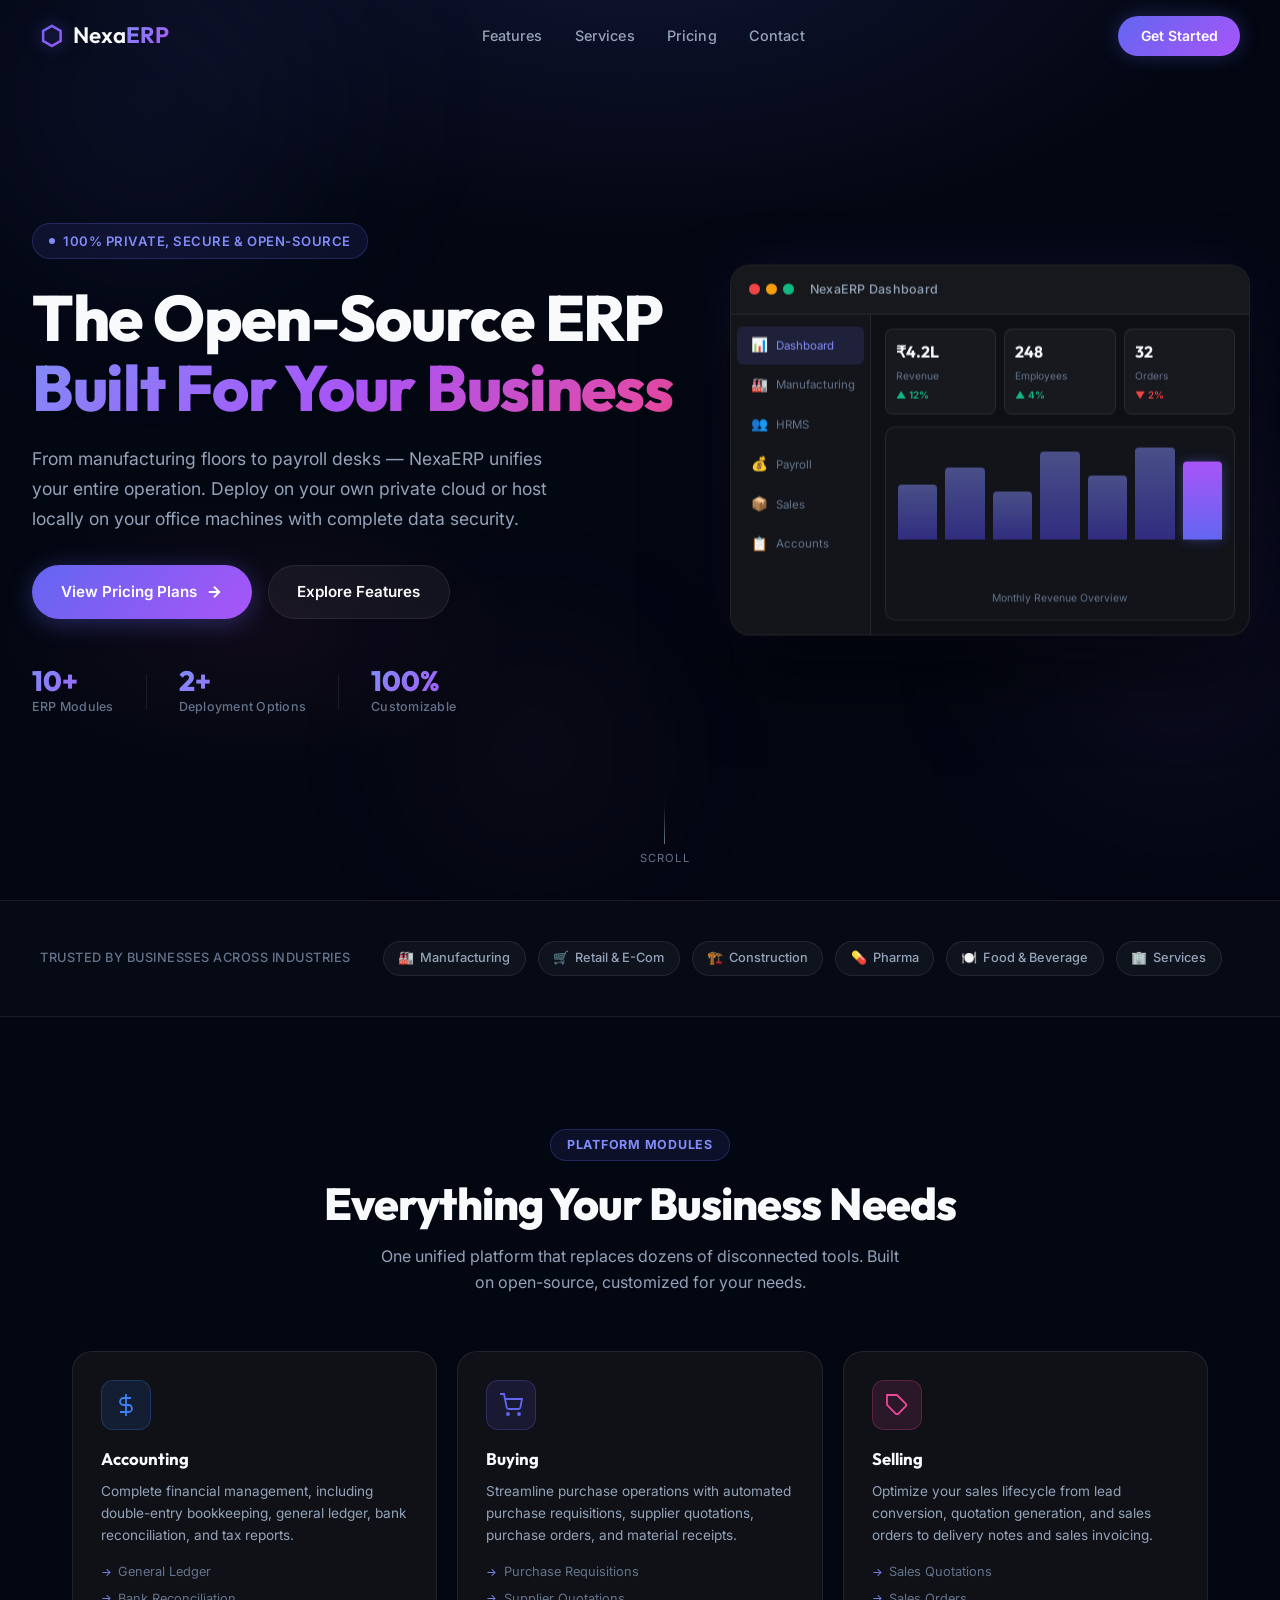
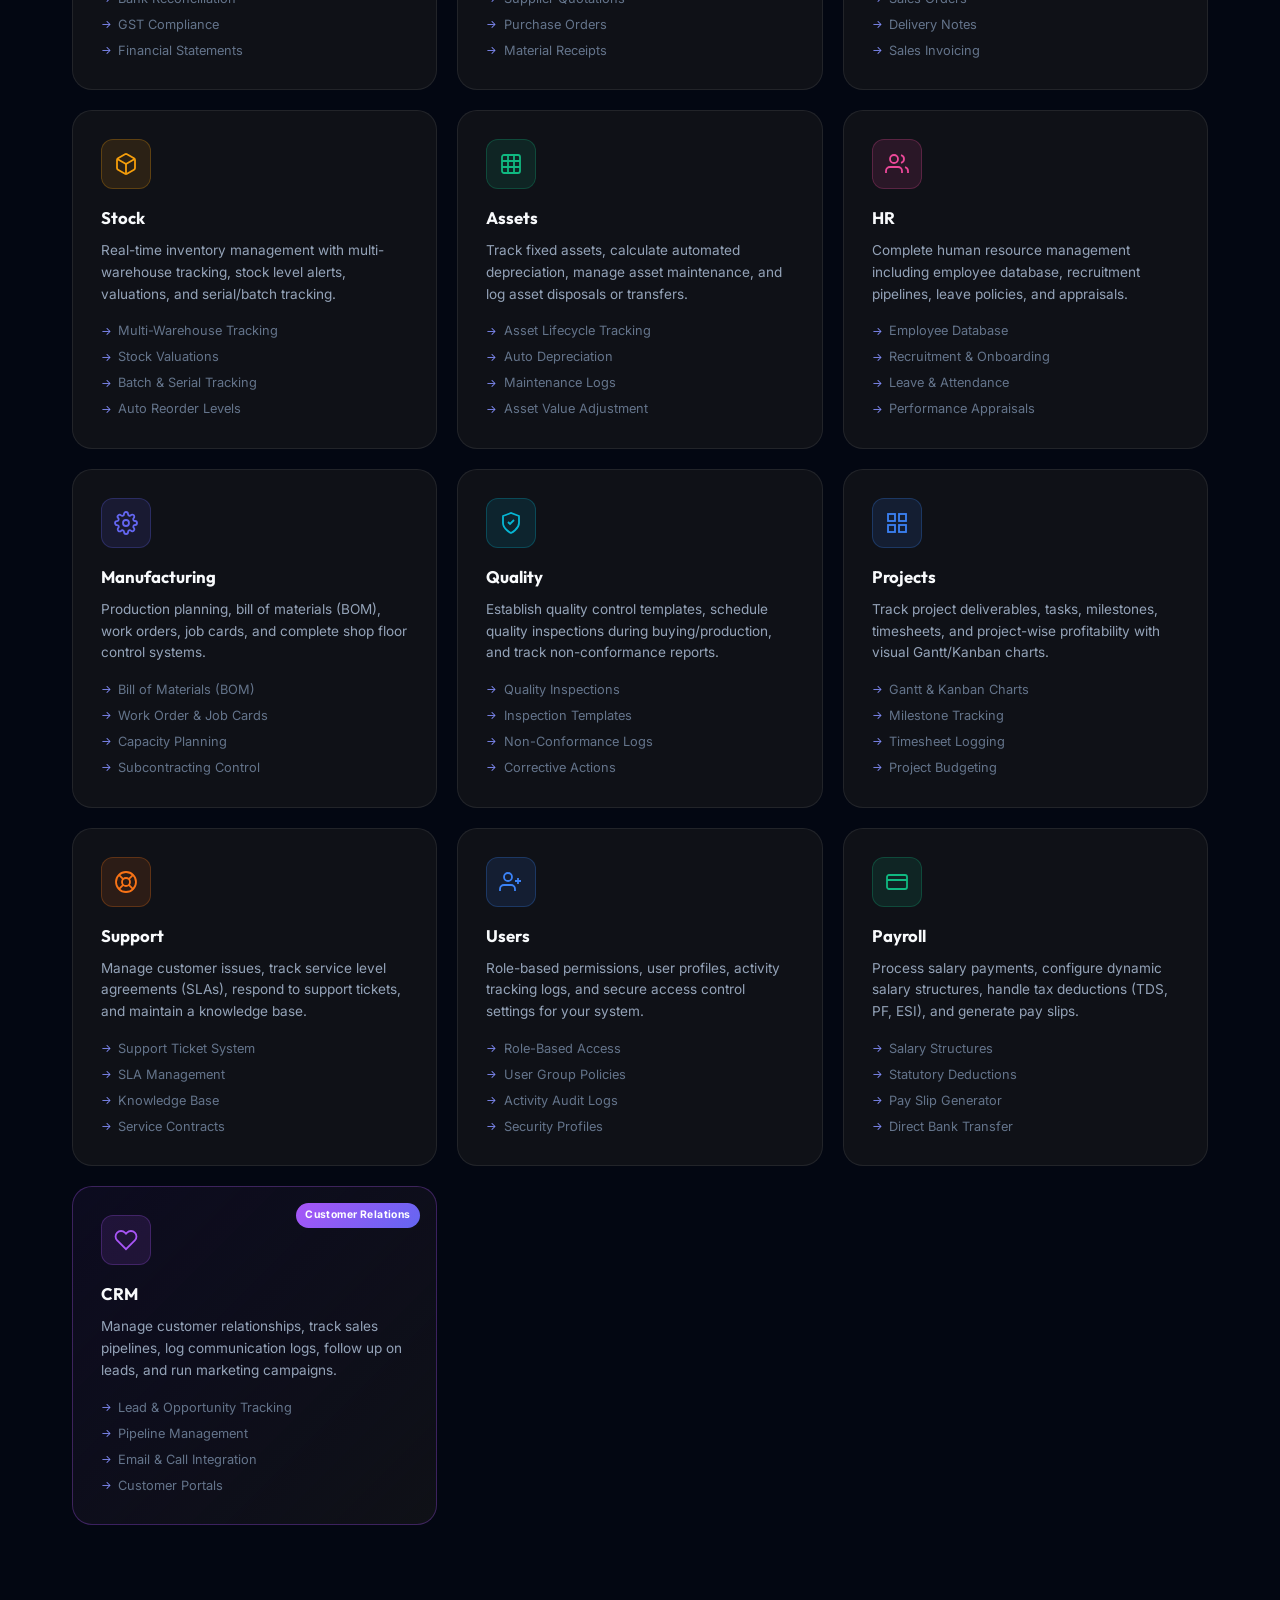
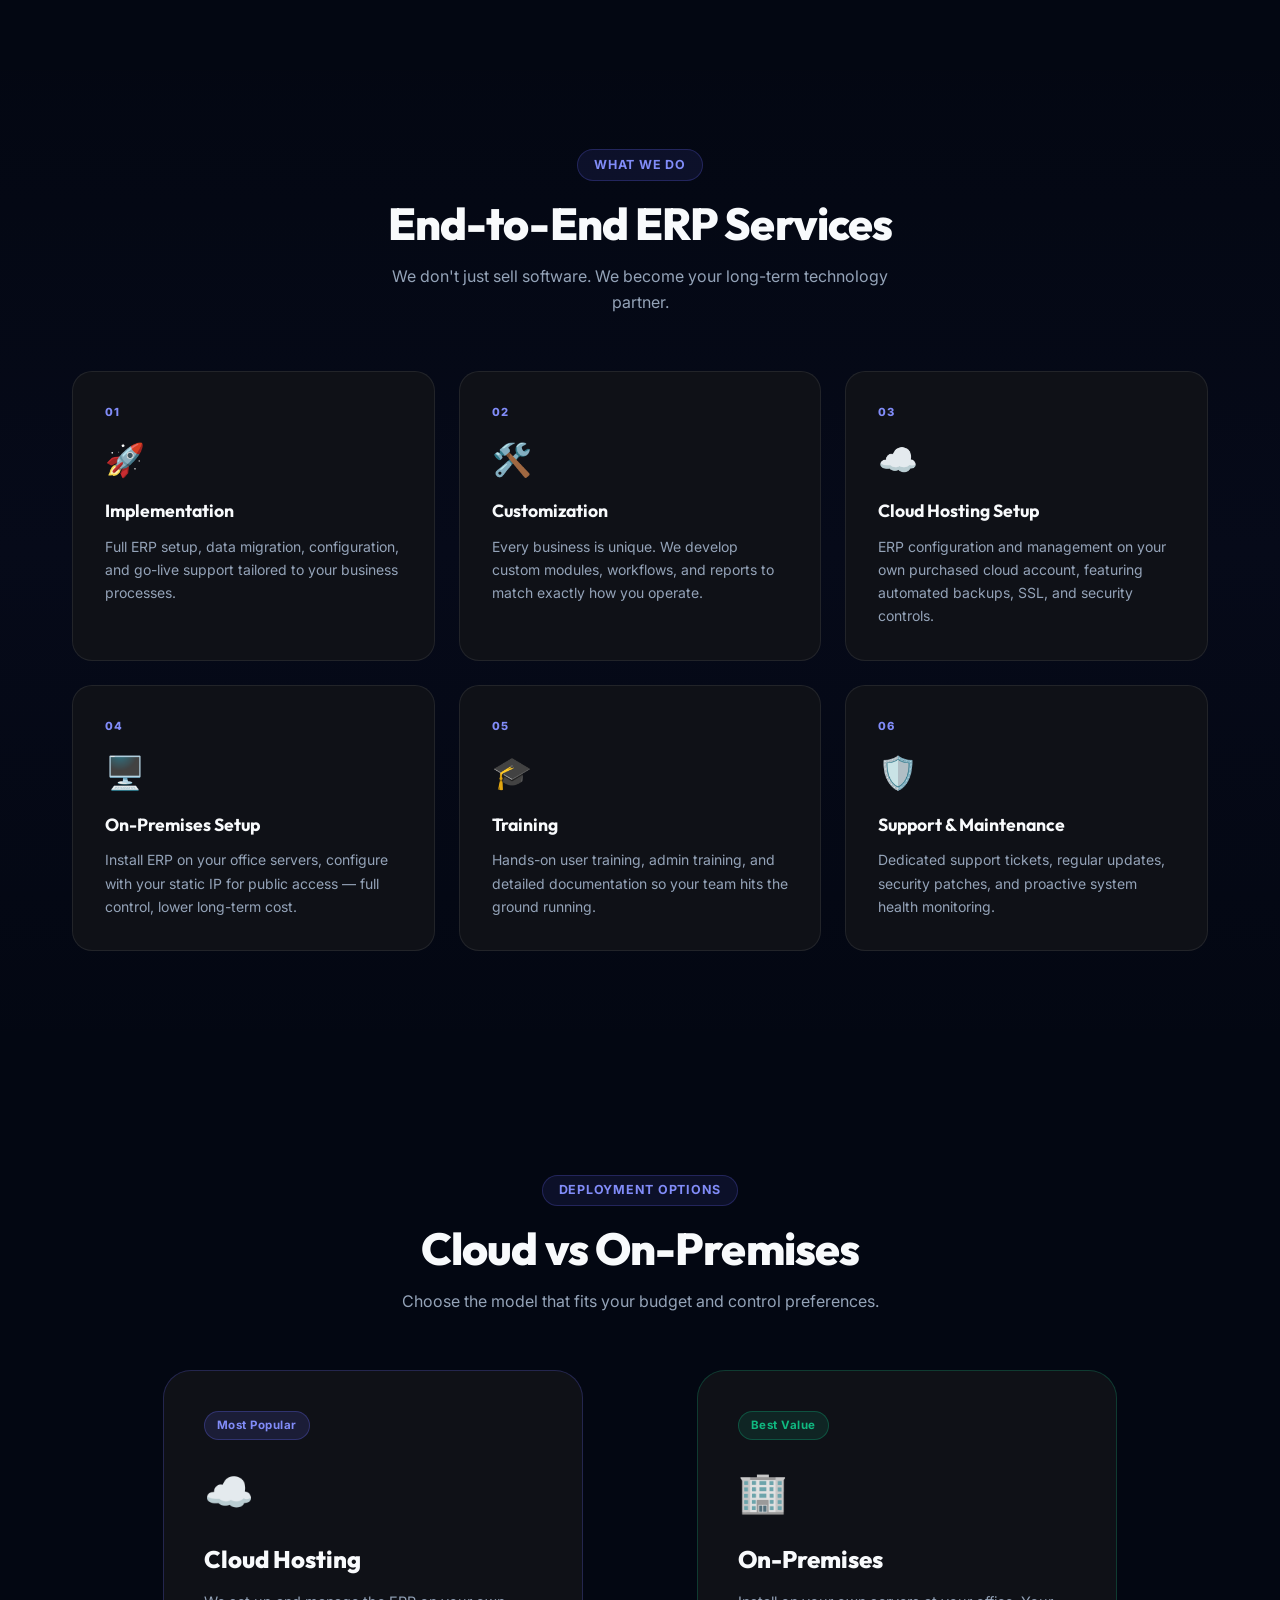
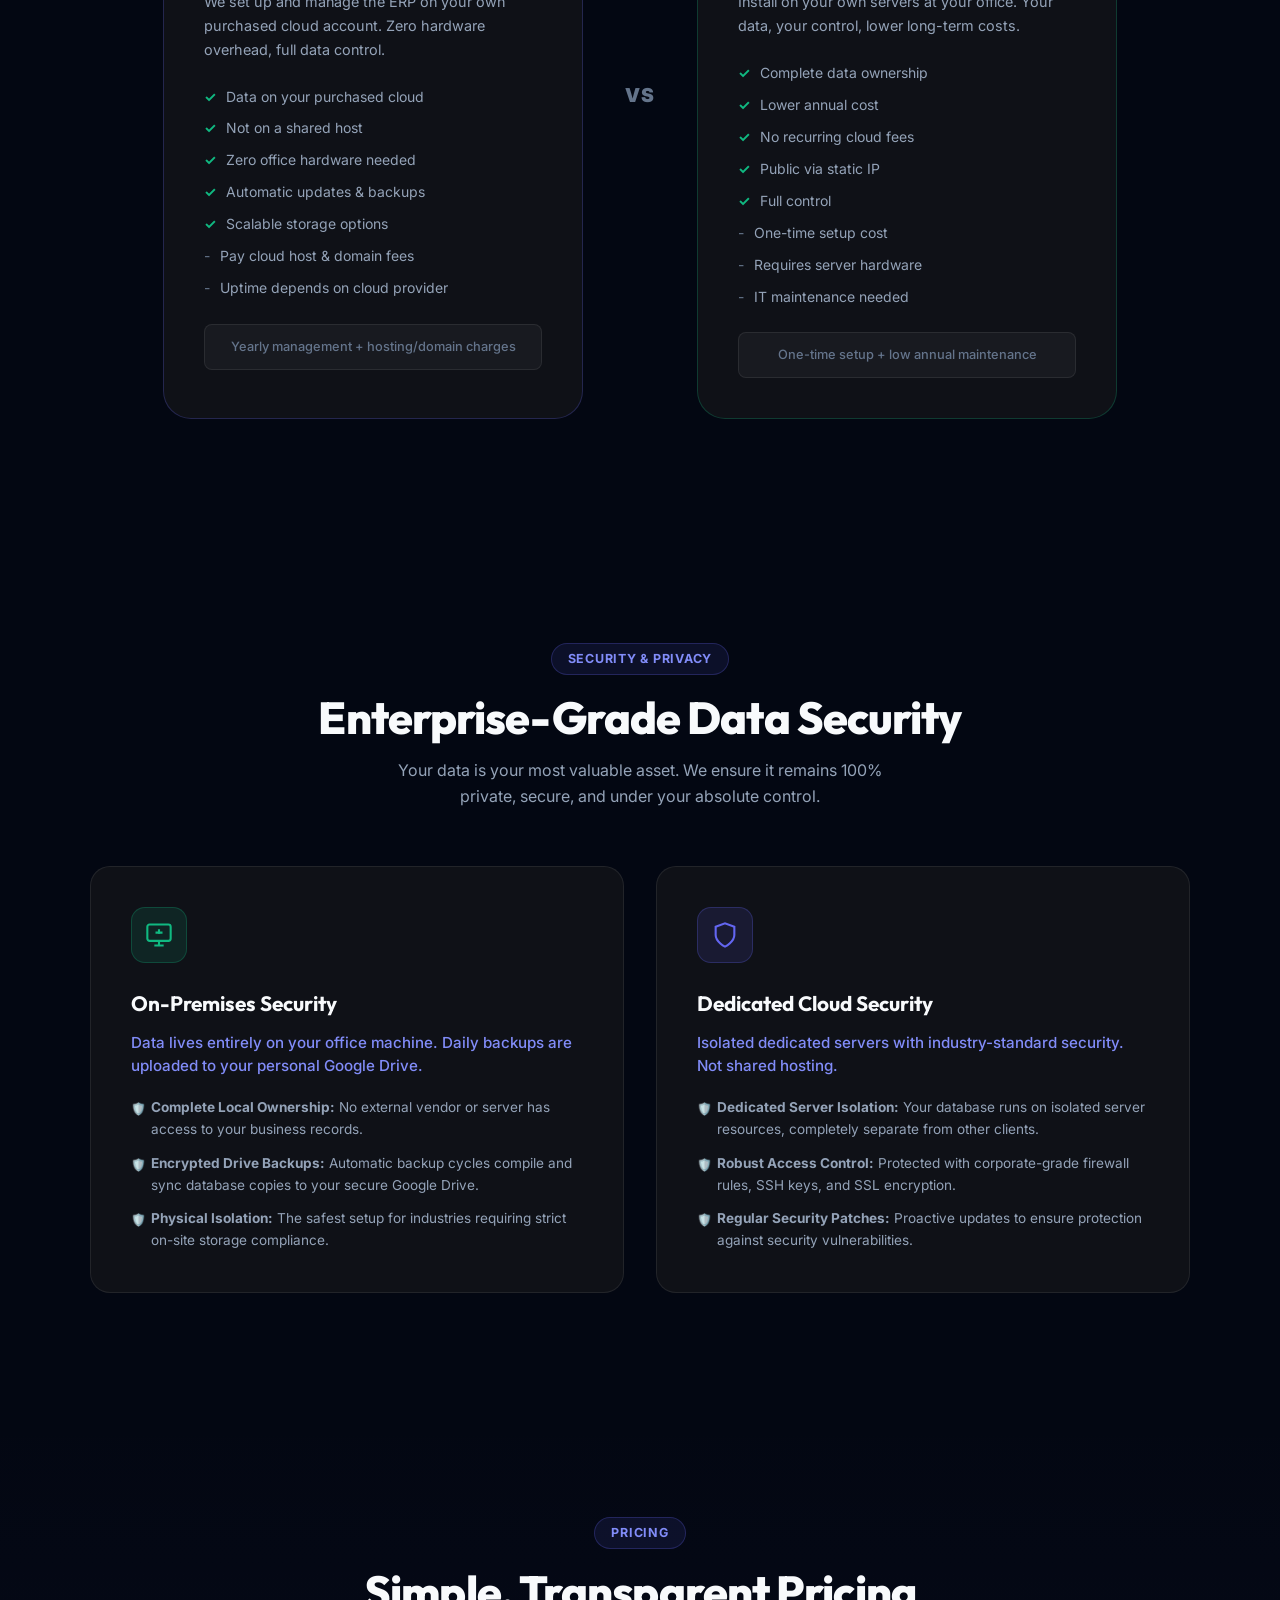
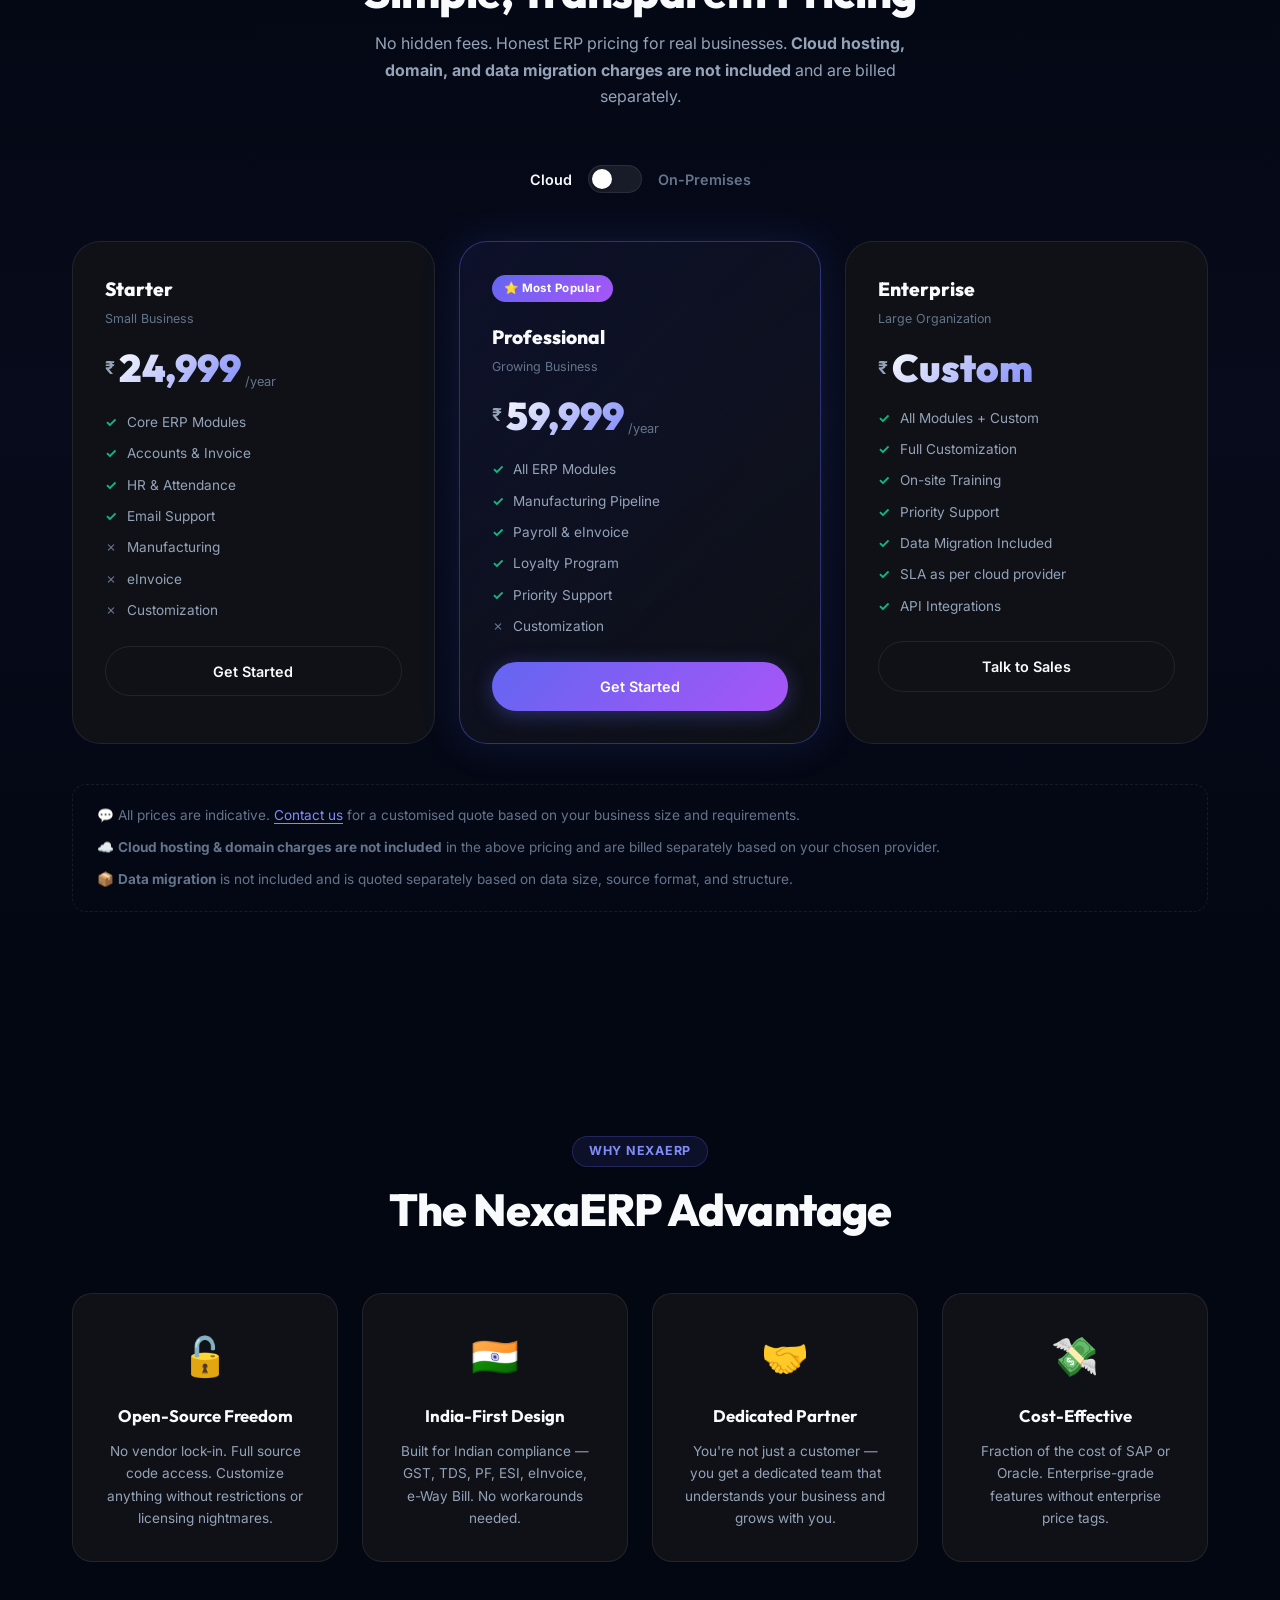
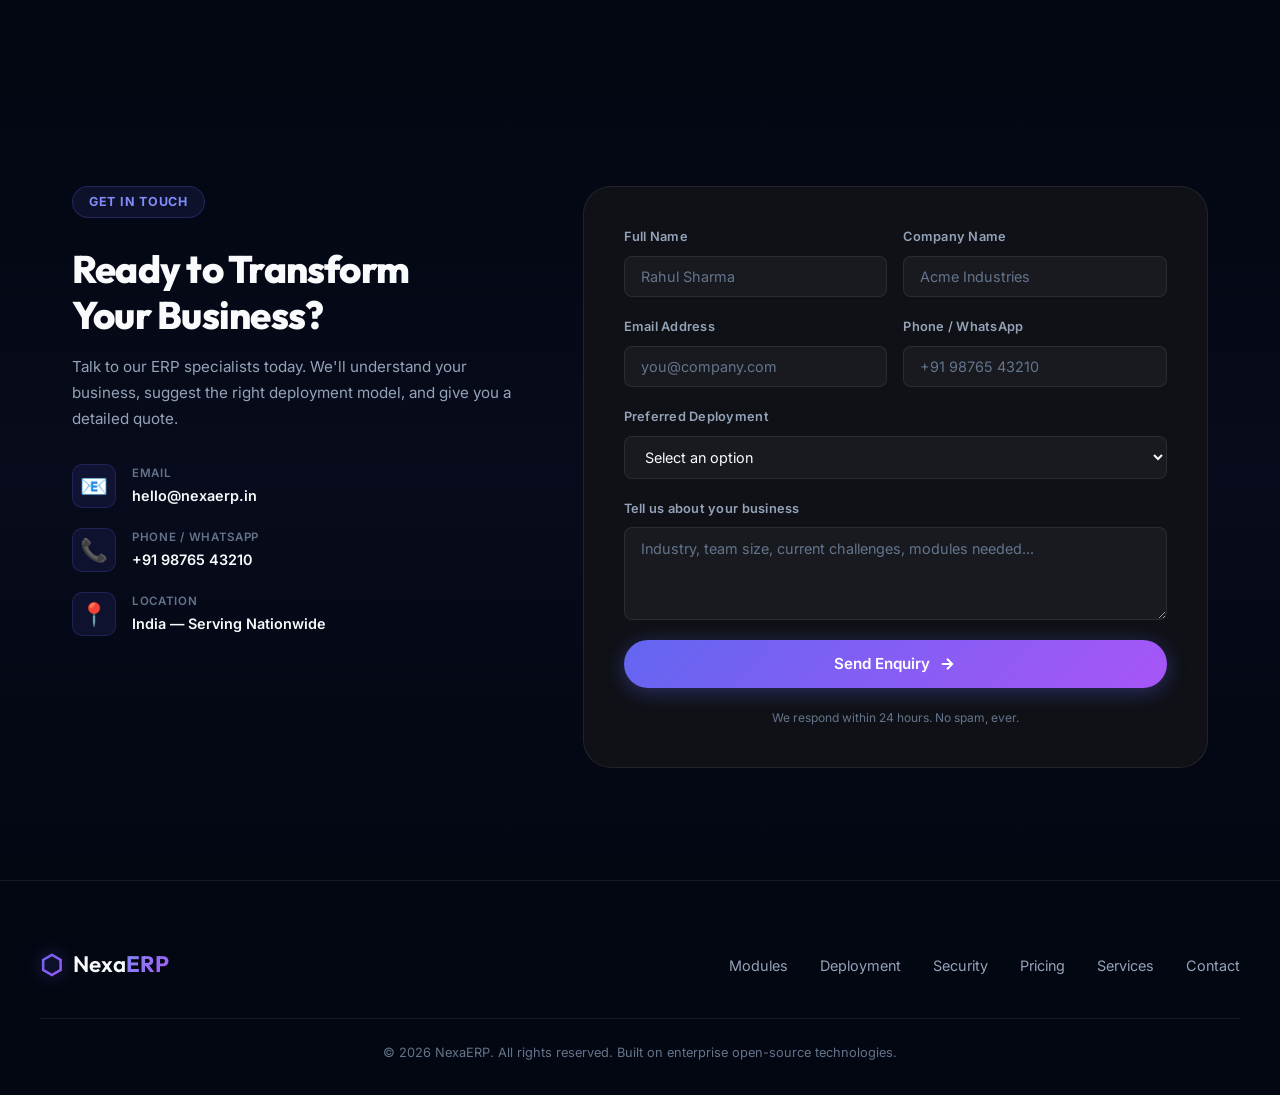
==== commit 2269527f: "update modules, added security, small fixes" ====
--- a/index.html
+++ b/index.html
@@ -49,15 +49,15 @@
     <div class="hero-container">
       <div class="hero-badge">
         <span class="badge-dot"></span>
-        Open-Source &amp; Fully Customizable
+        100% Private, Secure &amp; Open-Source
       </div>
       <h1 class="hero-title">
-        The ERP Built <br/>
-        <span class="gradient-text">For Your Business</span>
+        The Open-Source ERP <br/>
+        <span class="gradient-text">Built For Your Business</span>
       </h1>
       <p class="hero-subtitle">
         From manufacturing floors to payroll desks — NexaERP unifies your entire operation. 
-        Deploy on cloud or host on your own premises. Scale your way.
+        Deploy on your own private cloud or host locally on your office machines with complete data security.
       </p>
       <div class="hero-actions">
         <a href="#pricing" class="btn-primary" id="hero-pricing-btn">
@@ -191,45 +191,157 @@
       </div>
       <div class="features-grid">
 
+        <div class="feature-card" id="feat-accounting">
+          <div class="feature-icon-wrap" style="--clr: #3b82f6">
+            <svg class="feature-icon" viewBox="0 0 24 24" fill="none" stroke="currentColor" stroke-width="1.8"><line x1="12" y1="1" x2="12" y2="23"/><path d="M17 5H9.5a3.5 3.5 0 0 0 0 7h5a3.5 3.5 0 0 1 0 7H6"/></svg>
+          </div>
+          <h3>Accounting</h3>
+          <p>Complete financial management, including double-entry bookkeeping, general ledger, bank reconciliation, and tax reports.</p>
+          <ul class="feature-list">
+            <li>General Ledger</li>
+            <li>Bank Reconciliation</li>
+            <li>GST Compliance</li>
+            <li>Financial Statements</li>
+          </ul>
+        </div>
+
+        <div class="feature-card" id="feat-buying">
+          <div class="feature-icon-wrap" style="--clr: #6366f1">
+            <svg class="feature-icon" viewBox="0 0 24 24" fill="none" stroke="currentColor" stroke-width="1.8"><circle cx="9" cy="21" r="1"/><circle cx="20" cy="21" r="1"/><path d="M1 1h4l2.68 13.39a2 2 0 0 0 2 1.61h9.72a2 2 0 0 0 2-1.61L23 6H6"/></svg>
+          </div>
+          <h3>Buying</h3>
+          <p>Streamline purchase operations with automated purchase requisitions, supplier quotations, purchase orders, and material receipts.</p>
+          <ul class="feature-list">
+            <li>Purchase Requisitions</li>
+            <li>Supplier Quotations</li>
+            <li>Purchase Orders</li>
+            <li>Material Receipts</li>
+          </ul>
+        </div>
+
+        <div class="feature-card" id="feat-selling">
+          <div class="feature-icon-wrap" style="--clr: #ec4899">
+            <svg class="feature-icon" viewBox="0 0 24 24" fill="none" stroke="currentColor" stroke-width="1.8"><path d="M20.59 13.41l-7.17 7.17a2 2 0 0 1-2.83 0L2 12V2h10l8.59 8.59a2 2 0 0 1 0 2.82z"/><line x1="7" y1="7" x2="7.01" y2="7"/></svg>
+          </div>
+          <h3>Selling</h3>
+          <p>Optimize your sales lifecycle from lead conversion, quotation generation, and sales orders to delivery notes and sales invoicing.</p>
+          <ul class="feature-list">
+            <li>Sales Quotations</li>
+            <li>Sales Orders</li>
+            <li>Delivery Notes</li>
+            <li>Sales Invoicing</li>
+          </ul>
+        </div>
+
+        <div class="feature-card" id="feat-stock">
+          <div class="feature-icon-wrap" style="--clr: #f59e0b">
+            <svg class="feature-icon" viewBox="0 0 24 24" fill="none" stroke="currentColor" stroke-width="1.8"><path d="M21 16V8a2 2 0 0 0-1-1.73l-7-4a2 2 0 0 0-2 0l-7 4A2 2 0 0 0 3 8v8a2 2 0 0 0 1 1.73l7 4a2 2 0 0 0 2 0l7-4A2 2 0 0 0 21 16z"/><polyline points="3.27 6.96 12 12.01 20.73 6.96"/><line x1="12" y1="22.08" x2="12" y2="12"/></svg>
+          </div>
+          <h3>Stock</h3>
+          <p>Real-time inventory management with multi-warehouse tracking, stock level alerts, valuations, and serial/batch tracking.</p>
+          <ul class="feature-list">
+            <li>Multi-Warehouse Tracking</li>
+            <li>Stock Valuations</li>
+            <li>Batch & Serial Tracking</li>
+            <li>Auto Reorder Levels</li>
+          </ul>
+        </div>
+
+        <div class="feature-card" id="feat-assets">
+          <div class="feature-icon-wrap" style="--clr: #10b981">
+            <svg class="feature-icon" viewBox="0 0 24 24" fill="none" stroke="currentColor" stroke-width="1.8"><rect x="3" y="3" width="18" height="18" rx="2" ry="2"/><line x1="9" y1="3" x2="9" y2="21"/><line x1="15" y1="3" x2="15" y2="21"/><line x1="3" y1="9" x2="21" y2="9"/><line x1="3" y1="15" x2="21" y2="15"/></svg>
+          </div>
+          <h3>Assets</h3>
+          <p>Track fixed assets, calculate automated depreciation, manage asset maintenance, and log asset disposals or transfers.</p>
+          <ul class="feature-list">
+            <li>Asset Lifecycle Tracking</li>
+            <li>Auto Depreciation</li>
+            <li>Maintenance Logs</li>
+            <li>Asset Value Adjustment</li>
+          </ul>
+        </div>
+
+        <div class="feature-card" id="feat-hr">
+          <div class="feature-icon-wrap" style="--clr: #ec4899">
+            <svg class="feature-icon" viewBox="0 0 24 24" fill="none" stroke="currentColor" stroke-width="1.8"><path d="M17 21v-2a4 4 0 0 0-4-4H5a4 4 0 0 0-4 4v2"/><circle cx="9" cy="7" r="4"/><path d="M23 21v-2a4 4 0 0 0-3-3.87"/><path d="M16 3.13a4 4 0 0 1 0 7.75"/></svg>
+          </div>
+          <h3>HR</h3>
+          <p>Complete human resource management including employee database, recruitment pipelines, leave policies, and appraisals.</p>
+          <ul class="feature-list">
+            <li>Employee Database</li>
+            <li>Recruitment & Onboarding</li>
+            <li>Leave & Attendance</li>
+            <li>Performance Appraisals</li>
+          </ul>
+        </div>
+
         <div class="feature-card" id="feat-manufacturing">
           <div class="feature-icon-wrap" style="--clr: #6366f1">
-            <svg class="feature-icon" viewBox="0 0 24 24" fill="none" stroke="currentColor" stroke-width="1.8"><rect x="2" y="7" width="20" height="14" rx="2"/><path d="M16 7V5a2 2 0 0 0-2-2h-4a2 2 0 0 0-2 2v2"/><line x1="12" y1="12" x2="12" y2="16"/><line x1="10" y1="14" x2="14" y2="14"/></svg>
-          </div>
-          <h3>Manufacturing Pipeline</h3>
-          <p>End-to-end production planning, work orders, BOM management, and shop floor tracking to maximize efficiency.</p>
+            <svg class="feature-icon" viewBox="0 0 24 24" fill="none" stroke="currentColor" stroke-width="1.8"><circle cx="12" cy="12" r="3"/><path d="M19.4 15a1.65 1.65 0 0 0 .33 1.82l.06.06a2 2 0 1 1-2.83 2.83l-.06-.06a1.65 1.65 0 0 0-1.82-.33 1.65 1.65 0 0 0-1 1.51V21a2 2 0 0 1-4 0v-.09A1.65 1.65 0 0 0 9 19.4a1.65 1.65 0 0 0-1.82.33l-.06.06a2 2 0 1 1-2.83-2.83l.06-.06a1.65 1.65 0 0 0 .33-1.82 1.65 1.65 0 0 0-1.51-1H3a2 2 0 0 1 0-4h.09A1.65 1.65 0 0 0 4.6 9a1.65 1.65 0 0 0-.33-1.82l-.06-.06a2 2 0 1 1 2.83-2.83l.06.06a1.65 1.65 0 0 0 1.82.33H9a1.65 1.65 0 0 0 1-1.51V3a2 2 0 0 1 4 0v.09a1.65 1.65 0 0 0 1 1.51 1.65 1.65 0 0 0 1.82-.33l.06-.06a2 2 0 1 1 2.83 2.83l-.06.06a1.65 1.65 0 0 0-.33 1.82V9a1.65 1.65 0 0 0 1.51 1H21a2 2 0 0 1 0 4h-.09a1.65 1.65 0 0 0-1.51 1z"/></svg>
+          </div>
+          <h3>Manufacturing</h3>
+          <p>Production planning, bill of materials (BOM), work orders, job cards, and complete shop floor control systems.</p>
           <ul class="feature-list">
             <li>Bill of Materials (BOM)</li>
-            <li>Work Order Management</li>
-            <li>Production Planning</li>
-            <li>Quality Control</li>
-          </ul>
-        </div>
-
-        <div class="feature-card" id="feat-hrms">
-          <div class="feature-icon-wrap" style="--clr: #ec4899">
-            <svg class="feature-icon" viewBox="0 0 24 24" fill="none" stroke="currentColor" stroke-width="1.8"><path d="M17 21v-2a4 4 0 0 0-4-4H5a4 4 0 0 0-4 4v2"/><circle cx="9" cy="7" r="4"/><path d="M23 21v-2a4 4 0 0 0-3-3.87"/><path d="M16 3.13a4 4 0 0 1 0 7.75"/></svg>
-          </div>
-          <h3>HRMS</h3>
-          <p>Complete human resource management — from recruitment and onboarding to performance appraisals and exit formalities.</p>
-          <ul class="feature-list">
-            <li>Employee Database</li>
-            <li>Recruitment Pipeline</li>
-            <li>Performance Reviews</li>
-            <li>Leave Management</li>
-          </ul>
-        </div>
-
-        <div class="feature-card" id="feat-attendance">
-          <div class="feature-icon-wrap" style="--clr: #f59e0b">
-            <svg class="feature-icon" viewBox="0 0 24 24" fill="none" stroke="currentColor" stroke-width="1.8"><rect x="3" y="4" width="18" height="18" rx="2" ry="2"/><line x1="16" y1="2" x2="16" y2="6"/><line x1="8" y1="2" x2="8" y2="6"/><line x1="3" y1="10" x2="21" y2="10"/><path d="m9 16 2 2 4-4"/></svg>
-          </div>
-          <h3>Attendance Tracking</h3>
-          <p>Real-time attendance monitoring with biometric integration, geo-fencing, and automated shift scheduling.</p>
-          <ul class="feature-list">
-            <li>Biometric Integration</li>
-            <li>Geo-fencing</li>
-            <li>Shift Scheduling</li>
-            <li>Overtime Calculation</li>
+            <li>Work Order & Job Cards</li>
+            <li>Capacity Planning</li>
+            <li>Subcontracting Control</li>
+          </ul>
+        </div>
+
+        <div class="feature-card" id="feat-quality">
+          <div class="feature-icon-wrap" style="--clr: #06b6d4">
+            <svg class="feature-icon" viewBox="0 0 24 24" fill="none" stroke="currentColor" stroke-width="1.8"><path d="M12 22s8-4 8-10V5l-8-3-8 3v7c0 6 8 10 8 10z"/><path d="m9 11 2 2 4-4"/></svg>
+          </div>
+          <h3>Quality</h3>
+          <p>Establish quality control templates, schedule quality inspections during buying/production, and track non-conformance reports.</p>
+          <ul class="feature-list">
+            <li>Quality Inspections</li>
+            <li>Inspection Templates</li>
+            <li>Non-Conformance Logs</li>
+            <li>Corrective Actions</li>
+          </ul>
+        </div>
+
+        <div class="feature-card" id="feat-projects">
+          <div class="feature-icon-wrap" style="--clr: #3b82f6">
+            <svg class="feature-icon" viewBox="0 0 24 24" fill="none" stroke="currentColor" stroke-width="1.8"><rect x="3" y="3" width="7" height="7"/><rect x="14" y="3" width="7" height="7"/><rect x="14" y="14" width="7" height="7"/><rect x="3" y="14" width="7" height="7"/></svg>
+          </div>
+          <h3>Projects</h3>
+          <p>Track project deliverables, tasks, milestones, timesheets, and project-wise profitability with visual Gantt/Kanban charts.</p>
+          <ul class="feature-list">
+            <li>Gantt & Kanban Charts</li>
+            <li>Milestone Tracking</li>
+            <li>Timesheet Logging</li>
+            <li>Project Budgeting</li>
+          </ul>
+        </div>
+
+        <div class="feature-card" id="feat-support">
+          <div class="feature-icon-wrap" style="--clr: #f97316">
+            <svg class="feature-icon" viewBox="0 0 24 24" fill="none" stroke="currentColor" stroke-width="1.8"><circle cx="12" cy="12" r="10"/><path d="m4.93 4.93 4.24 4.24"/><path d="m14.83 9.17 4.24-4.24"/><path d="m14.83 14.83 4.24 4.24"/><path d="m9.17 14.83-4.24 4.24"/><circle cx="12" cy="12" r="4"/></svg>
+          </div>
+          <h3>Support</h3>
+          <p>Manage customer issues, track service level agreements (SLAs), respond to support tickets, and maintain a knowledge base.</p>
+          <ul class="feature-list">
+            <li>Support Ticket System</li>
+            <li>SLA Management</li>
+            <li>Knowledge Base</li>
+            <li>Service Contracts</li>
+          </ul>
+        </div>
+
+        <div class="feature-card" id="feat-users">
+          <div class="feature-icon-wrap" style="--clr: #3b82f6">
+            <svg class="feature-icon" viewBox="0 0 24 24" fill="none" stroke="currentColor" stroke-width="1.8"><path d="M16 21v-2a4 4 0 0 0-4-4H5a4 4 0 0 0-4 4v2"/><circle cx="9" cy="7" r="4"/><line x1="19" y1="8" x2="19" y2="14"/><line x1="22" y1="11" x2="16" y2="11"/></svg>
+          </div>
+          <h3>Users</h3>
+          <p>Role-based permissions, user profiles, activity tracking logs, and secure access control settings for your system.</p>
+          <ul class="feature-list">
+            <li>Role-Based Access</li>
+            <li>User Group Policies</li>
+            <li>Activity Audit Logs</li>
+            <li>Security Profiles</li>
           </ul>
         </div>
 
@@ -238,98 +350,28 @@
             <svg class="feature-icon" viewBox="0 0 24 24" fill="none" stroke="currentColor" stroke-width="1.8"><rect x="2" y="5" width="20" height="14" rx="2"/><line x1="2" y1="10" x2="22" y2="10"/></svg>
           </div>
           <h3>Payroll</h3>
-          <p>Automated payroll processing with tax computation, PF/ESI deductions, pay slip generation, and statutory compliance.</p>
-          <ul class="feature-list">
-            <li>Auto Tax Calculation</li>
-            <li>PF / ESI / TDS</li>
-            <li>Pay Slip Generation</li>
-            <li>Bank Transfer Export</li>
-          </ul>
-        </div>
-
-        <div class="feature-card" id="feat-accounts">
-          <div class="feature-icon-wrap" style="--clr: #3b82f6">
-            <svg class="feature-icon" viewBox="0 0 24 24" fill="none" stroke="currentColor" stroke-width="1.8"><line x1="12" y1="1" x2="12" y2="23"/><path d="M17 5H9.5a3.5 3.5 0 0 0 0 7h5a3.5 3.5 0 0 1 0 7H6"/></svg>
-          </div>
-          <h3>Accounts</h3>
-          <p>Full double-entry accounting with journal entries, ledgers, trial balance, P&L statements, and balance sheets.</p>
-          <ul class="feature-list">
-            <li>Double-Entry Bookkeeping</li>
-            <li>Financial Reports</li>
-            <li>GST Returns</li>
-            <li>Multi-Currency</li>
-          </ul>
-        </div>
-
-        <div class="feature-card" id="feat-sales">
-          <div class="feature-icon-wrap" style="--clr: #8b5cf6">
-            <svg class="feature-icon" viewBox="0 0 24 24" fill="none" stroke="currentColor" stroke-width="1.8"><path d="m2 7 4.41-4.41A2 2 0 0 1 7.83 2h8.34a2 2 0 0 1 1.42.59L22 7"/><path d="M4 12v8a2 2 0 0 0 2 2h12a2 2 0 0 0 2-2v-8"/><path d="M15 22v-4a2 2 0 0 0-2-2h-2a2 2 0 0 0-2 2v4"/><path d="M2 7h20"/></svg>
-          </div>
-          <h3>Sales &amp; Purchase</h3>
-          <p>Complete order lifecycle management — quotations, purchase orders, vendor management, and delivery tracking.</p>
-          <ul class="feature-list">
-            <li>Quotation Management</li>
-            <li>Purchase Orders</li>
-            <li>Vendor Portal</li>
-            <li>Inventory Sync</li>
-          </ul>
-        </div>
-
-        <div class="feature-card" id="feat-invoice">
-          <div class="feature-icon-wrap" style="--clr: #ef4444">
-            <svg class="feature-icon" viewBox="0 0 24 24" fill="none" stroke="currentColor" stroke-width="1.8"><path d="M14 2H6a2 2 0 0 0-2 2v16a2 2 0 0 0 2 2h12a2 2 0 0 0 2-2V8z"/><polyline points="14,2 14,8 20,8"/><line x1="16" y1="13" x2="8" y2="13"/><line x1="16" y1="17" x2="8" y2="17"/><polyline points="10,9 9,9 8,9"/></svg>
-          </div>
-          <h3>Invoice Management</h3>
-          <p>Professional invoicing with GST compliance, payment tracking, recurring invoices, and multi-currency support.</p>
-          <ul class="feature-list">
-            <li>GST Invoice</li>
-            <li>Recurring Billing</li>
-            <li>Payment Reminders</li>
-            <li>Credit Notes</li>
-          </ul>
-        </div>
-
-        <div class="feature-card" id="feat-loyalty">
-          <div class="feature-icon-wrap" style="--clr: #f97316">
-            <svg class="feature-icon" viewBox="0 0 24 24" fill="none" stroke="currentColor" stroke-width="1.8"><polygon points="12,2 15.09,8.26 22,9.27 17,14.14 18.18,21.02 12,17.77 5.82,21.02 7,14.14 2,9.27 8.91,8.26 12,2"/></svg>
-          </div>
-          <h3>Loyalty Program</h3>
-          <p>Drive repeat business with points-based rewards, tier management, coupon campaigns, and customer analytics.</p>
-          <ul class="feature-list">
-            <li>Points & Rewards</li>
-            <li>Tier Management</li>
-            <li>Coupon Engine</li>
-            <li>Customer Analytics</li>
-          </ul>
-        </div>
-
-        <div class="feature-card" id="feat-project">
-          <div class="feature-icon-wrap" style="--clr: #06b6d4">
-            <svg class="feature-icon" viewBox="0 0 24 24" fill="none" stroke="currentColor" stroke-width="1.8"><rect x="3" y="3" width="7" height="7"/><rect x="14" y="3" width="7" height="7"/><rect x="14" y="14" width="7" height="7"/><rect x="3" y="14" width="7" height="7"/></svg>
-          </div>
-          <h3>Project Management</h3>
-          <p>Task boards, milestone tracking, time logging, and resource planning — all linked to your business operations.</p>
-          <ul class="feature-list">
-            <li>Kanban & Gantt</li>
-            <li>Milestone Tracking</li>
-            <li>Time Logging</li>
-            <li>Resource Planning</li>
-          </ul>
-        </div>
-
-        <div class="feature-card feature-card-highlight" id="feat-einvoice">
+          <p>Process salary payments, configure dynamic salary structures, handle tax deductions (TDS, PF, ESI), and generate pay slips.</p>
+          <ul class="feature-list">
+            <li>Salary Structures</li>
+            <li>Statutory Deductions</li>
+            <li>Pay Slip Generator</li>
+            <li>Direct Bank Transfer</li>
+          </ul>
+        </div>
+
+        <div class="feature-card feature-card-highlight" id="feat-crm">
           <div class="feature-icon-wrap" style="--clr: #a855f7">
-            <svg class="feature-icon" viewBox="0 0 24 24" fill="none" stroke="currentColor" stroke-width="1.8"><path d="M22 12h-4l-3 9L9 3l-3 9H2"/></svg>
-          </div>
-          <h3>eInvoice Integration</h3>
-          <p>Fully integrated with the Government's IRP portal for seamless e-Invoice generation, IRN, and QR code compliance.</p>
-          <ul class="feature-list">
-            <li>IRP Portal Integration</li>
-            <li>Auto IRN Generation</li>
-            <li>QR Code on Invoice</li>
-            <li>E-Way Bill</li>
-          </ul>
-          <div class="feature-badge">Gov Compliant</div>
+            <svg class="feature-icon" viewBox="0 0 24 24" fill="none" stroke="currentColor" stroke-width="1.8"><path d="M20.84 4.61a5.5 5.5 0 0 0-7.78 0L12 5.67l-1.06-1.06a5.5 5.5 0 0 0-7.78 7.78l1.06 1.06L12 21.23l7.78-7.78 1.06-1.06a5.5 5.5 0 0 0 0-7.78z"/></svg>
+          </div>
+          <h3>CRM</h3>
+          <p>Manage customer relationships, track sales pipelines, log communication logs, follow up on leads, and run marketing campaigns.</p>
+          <ul class="feature-list">
+            <li>Lead & Opportunity Tracking</li>
+            <li>Pipeline Management</li>
+            <li>Email & Call Integration</li>
+            <li>Customer Portals</li>
+          </ul>
+          <div class="feature-badge">Customer Relations</div>
         </div>
 
       </div>
@@ -360,8 +402,8 @@
         <div class="service-card" id="svc-hosting">
           <div class="service-number">03</div>
           <div class="service-icon">☁️</div>
-          <h3>Cloud Hosting</h3>
-          <p>Fully managed cloud hosting with 99.9% uptime SLA, daily backups, SSL, and enterprise-grade security.</p>
+          <h3>Cloud Hosting Setup</h3>
+          <p>ERP configuration and management on your own purchased cloud account, featuring automated backups, SSL, and security controls.</p>
         </div>
         <div class="service-card" id="svc-onprem">
           <div class="service-number">04</div>
@@ -398,19 +440,18 @@
           <div class="deploy-badge">Most Popular</div>
           <div class="deploy-icon">☁️</div>
           <h3>Cloud Hosting</h3>
-          <p class="deploy-desc">We manage everything. You just use the ERP. Perfect for businesses that want zero IT overhead.</p>
+          <p class="deploy-desc">We set up and manage the ERP on your own purchased cloud account. Zero hardware overhead, full data control.</p>
           <ul class="deploy-list">
-            <li><span class="check">✓</span> No hardware investment</li>
-            <li><span class="check">✓</span> Instant setup</li>
-            <li><span class="check">✓</span> Automatic updates</li>
-            <li><span class="check">✓</span> 99.9% uptime SLA</li>
-            <li><span class="check">✓</span> Daily backups</li>
-            <li><span class="check">✓</span> Scalable storage</li>
-            <li><span class="cross">✗</span> Data on shared cloud</li>
-            <li><span class="cross">✗</span> Higher recurring cost</li>
+            <li><span class="check">✓</span> Data on your purchased cloud</li>
+            <li><span class="check">✓</span> Not on a shared host</li>
+            <li><span class="check">✓</span> Zero office hardware needed</li>
+            <li><span class="check">✓</span> Automatic updates &amp; backups</li>
+            <li><span class="check">✓</span> Scalable storage options</li>
+            <li><span class="cross">-</span> Pay cloud host &amp; domain fees</li>
+            <li><span class="cross">-</span> Uptime depends on cloud provider</li>
           </ul>
           <div class="deploy-pricing-note">
-            <span>Yearly subscription model</span>
+            <span>Yearly management + hosting/domain charges</span>
           </div>
         </div>
         <div class="deploy-vs">VS</div>
@@ -425,13 +466,50 @@
             <li><span class="check">✓</span> No recurring cloud fees</li>
             <li><span class="check">✓</span> Public via static IP</li>
             <li><span class="check">✓</span> Full control</li>
-            <li><span class="cross">✗</span> One-time setup cost</li>
-            <li><span class="cross">✗</span> Requires server hardware</li>
-            <li><span class="cross">✗</span> IT maintenance needed</li>
+            <li><span class="cross">-</span> One-time setup cost</li>
+            <li><span class="cross">-</span> Requires server hardware</li>
+            <li><span class="cross">-</span> IT maintenance needed</li>
           </ul>
           <div class="deploy-pricing-note">
             <span>One-time setup + low annual maintenance</span>
           </div>
+        </div>
+      </div>
+    </div>
+  </section>
+
+  <!-- SECURITY -->
+  <section id="security">
+    <div class="section-container">
+      <div class="section-header">
+        <div class="section-chip">Security &amp; Privacy</div>
+        <h2 class="section-title">Enterprise-Grade Data Security</h2>
+        <p class="section-sub">Your data is your most valuable asset. We ensure it remains 100% private, secure, and under your absolute control.</p>
+      </div>
+      <div class="security-grid">
+        <div class="security-card" id="sec-onprem">
+          <div class="security-icon-wrap" style="--clr: #10b981">
+            <svg class="security-icon" viewBox="0 0 24 24" fill="none" stroke="currentColor" stroke-width="1.8"><rect x="2" y="3" width="20" height="14" rx="2" ry="2"/><line x1="8" y1="21" x2="16" y2="21"/><line x1="12" y1="17" x2="12" y2="21"/><path d="M12 7v4"/><path d="M9 10h6"/></svg>
+          </div>
+          <h3>On-Premises Security</h3>
+          <p class="security-main-point">Data lives entirely on your office machine. Daily backups are uploaded to your personal Google Drive.</p>
+          <ul class="security-list">
+            <li><strong>Complete Local Ownership:</strong> No external vendor or server has access to your business records.</li>
+            <li><strong>Encrypted Drive Backups:</strong> Automatic backup cycles compile and sync database copies to your secure Google Drive.</li>
+            <li><strong>Physical Isolation:</strong> The safest setup for industries requiring strict on-site storage compliance.</li>
+          </ul>
+        </div>
+        <div class="security-card" id="sec-cloud">
+          <div class="security-icon-wrap" style="--clr: #6366f1">
+            <svg class="security-icon" viewBox="0 0 24 24" fill="none" stroke="currentColor" stroke-width="1.8"><path d="M12 22s8-4 8-10V5l-8-3-8 3v7c0 6 8 10 8 10z"/></svg>
+          </div>
+          <h3>Dedicated Cloud Security</h3>
+          <p class="security-main-point">Isolated dedicated servers with industry-standard security. Not shared hosting.</p>
+          <ul class="security-list">
+            <li><strong>Dedicated Server Isolation:</strong> Your database runs on isolated server resources, completely separate from other clients.</li>
+            <li><strong>Robust Access Control:</strong> Protected with corporate-grade firewall rules, SSH keys, and SSL encryption.</li>
+            <li><strong>Regular Security Patches:</strong> Proactive updates to ensure protection against security vulnerabilities.</li>
+          </ul>
         </div>
       </div>
     </div>
@@ -443,7 +521,7 @@
       <div class="section-header">
         <div class="section-chip">Pricing</div>
         <h2 class="section-title">Simple, Transparent Pricing</h2>
-        <p class="section-sub">No hidden fees. No per-user traps. Honest pricing for real businesses.</p>
+        <p class="section-sub">No hidden fees. Honest ERP pricing for real businesses. <strong>Cloud hosting, domain, and data migration charges are not included</strong> and are billed separately.</p>
       </div>
 
       <div class="pricing-toggle-wrap">
@@ -465,10 +543,9 @@
             <span class="price-period">/year</span>
           </div>
           <ul class="plan-features">
-            <li><span class="pf-check">✓</span> Up to 10 Users</li>
             <li><span class="pf-check">✓</span> Core ERP Modules</li>
             <li><span class="pf-check">✓</span> Accounts &amp; Invoice</li>
-            <li><span class="pf-check">✓</span> HRMS &amp; Attendance</li>
+            <li><span class="pf-check">✓</span> HR &amp; Attendance</li>
             <li><span class="pf-check">✓</span> Email Support</li>
             <li><span class="pf-cross">✗</span> Manufacturing</li>
             <li><span class="pf-cross">✗</span> eInvoice</li>
@@ -487,14 +564,12 @@
             <span class="price-period">/year</span>
           </div>
           <ul class="plan-features">
-            <li><span class="pf-check">✓</span> Up to 50 Users</li>
             <li><span class="pf-check">✓</span> All ERP Modules</li>
             <li><span class="pf-check">✓</span> Manufacturing Pipeline</li>
             <li><span class="pf-check">✓</span> Payroll &amp; eInvoice</li>
             <li><span class="pf-check">✓</span> Loyalty Program</li>
             <li><span class="pf-check">✓</span> Priority Support</li>
-            <li><span class="pf-check">✓</span> Minor Customization</li>
-            <li><span class="pf-cross">✗</span> Dedicated Server</li>
+            <li><span class="pf-cross">✗</span> Customization</li>
           </ul>
           <a href="#contact" class="plan-btn plan-btn-primary" id="plan-professional-cta">Get Started</a>
         </div>
@@ -507,13 +582,12 @@
             <span class="price-amount">Custom</span>
           </div>
           <ul class="plan-features">
-            <li><span class="pf-check">✓</span> Unlimited Users</li>
             <li><span class="pf-check">✓</span> All Modules + Custom</li>
-            <li><span class="pf-check">✓</span> Dedicated Server</li>
             <li><span class="pf-check">✓</span> Full Customization</li>
             <li><span class="pf-check">✓</span> On-site Training</li>
-            <li><span class="pf-check">✓</span> 24/7 Support</li>
-            <li><span class="pf-check">✓</span> SLA Guarantee</li>
+            <li><span class="pf-check">✓</span> Priority Support</li>
+            <li><span class="pf-check">✓</span> Data Migration Included</li>
+            <li><span class="pf-check">✓</span> SLA as per cloud provider</li>
             <li><span class="pf-check">✓</span> API Integrations</li>
           </ul>
           <a href="#contact" class="plan-btn plan-btn-outline" id="plan-enterprise-cta">Talk to Sales</a>
@@ -527,7 +601,7 @@
           <div class="plan-target">Small Office</div>
           <div class="plan-price">
             <span class="price-currency">₹</span>
-            <span class="price-amount">39,999</span>
+            <span class="price-amount">24,999</span>
             <span class="price-period">one-time</span>
           </div>
           <div class="plan-annual-note">+ ₹9,999/year maintenance</div>
@@ -539,6 +613,7 @@
             <li><span class="pf-check">✓</span> 1 Month Free Support</li>
             <li><span class="pf-cross">✗</span> Manufacturing Module</li>
             <li><span class="pf-cross">✗</span> eInvoice</li>
+            <li><span class="pf-cross">✗</span> Customization</li>
           </ul>
           <a href="#contact" class="plan-btn plan-btn-outline" id="plan-onprem-basic-cta">Get Started</a>
         </div>
@@ -549,18 +624,18 @@
           <div class="plan-target">Medium Business</div>
           <div class="plan-price">
             <span class="price-currency">₹</span>
-            <span class="price-amount">79,999</span>
+            <span class="price-amount">39,999</span>
             <span class="price-period">one-time</span>
           </div>
-          <div class="plan-annual-note">+ ₹19,999/year maintenance</div>
+          <div class="plan-annual-note">+ ₹14,999/year maintenance</div>
           <ul class="plan-features">
             <li><span class="pf-check">✓</span> Full ERP Setup</li>
             <li><span class="pf-check">✓</span> All 10+ Modules</li>
             <li><span class="pf-check">✓</span> eInvoice Integration</li>
             <li><span class="pf-check">✓</span> User Training</li>
             <li><span class="pf-check">✓</span> 3 Months Support</li>
-            <li><span class="pf-check">✓</span> Firewall &amp; Security</li>
             <li><span class="pf-check">✓</span> Backup System</li>
+            <li><span class="pf-cross">✗</span> Customization</li>
           </ul>
           <a href="#contact" class="plan-btn plan-btn-primary" id="plan-onprem-pro-cta">Get Started</a>
         </div>
@@ -574,20 +649,23 @@
           </div>
           <div class="plan-annual-note">Tailored maintenance plan</div>
           <ul class="plan-features">
+            <li><span class="pf-check">✓</span> Full ERP Setup</li>
+            <li><span class="pf-check">✓</span> All 10+ Modules</li>
+            <li><span class="pf-check">✓</span> eInvoice Integration</li>
             <li><span class="pf-check">✓</span> Multi-site Setup</li>
-            <li><span class="pf-check">✓</span> High Availability</li>
             <li><span class="pf-check">✓</span> Full Customization</li>
             <li><span class="pf-check">✓</span> On-site Training</li>
-            <li><span class="pf-check">✓</span> 24/7 Support</li>
-            <li><span class="pf-check">✓</span> SLA Guarantee</li>
-            <li><span class="pf-check">✓</span> Disaster Recovery</li>
+            <li><span class="pf-check">✓</span> Priority Support</li>
+            <li><span class="pf-check">✓</span> Data Migration Included</li>
           </ul>
           <a href="#contact" class="plan-btn plan-btn-outline" id="plan-onprem-enterprise-cta">Talk to Sales</a>
         </div>
       </div>
 
       <div class="pricing-note">
-        <span>💬</span> All prices are indicative. <a href="#contact">Contact us</a> for a customized quote based on your business size and requirements.
+        <p class="pricing-note-line">💬 All prices are indicative. <a href="#contact">Contact us</a> for a customised quote based on your business size and requirements.</p>
+        <p class="pricing-note-line">☁️ <strong>Cloud hosting &amp; domain charges are not included</strong> in the above pricing and are billed separately based on your chosen provider.</p>
+        <p class="pricing-note-line">📦 <strong>Data migration</strong> is not included and is quoted separately based on data size, source format, and structure.</p>
       </div>
     </div>
   </section>
@@ -715,31 +793,18 @@
           <span class="logo-icon">⬡</span>
           <span class="logo-text">Nexa<strong>ERP</strong></span>
         </div>
-        <p>Open-source ERP solutions tailored for Indian businesses. Cloud or on-premises — we've got you covered.</p>
-      </div>
-      <div class="footer-links">
-        <div class="footer-col">
-          <h4>Platform</h4>
-          <a href="#features">Features</a>
-          <a href="#deployment">Deployment</a>
-          <a href="#pricing">Pricing</a>
-        </div>
-        <div class="footer-col">
-          <h4>Services</h4>
-          <a href="#services">Implementation</a>
-          <a href="#services">Customization</a>
-          <a href="#services">Training</a>
-          <a href="#services">Support</a>
-        </div>
-        <div class="footer-col">
-          <h4>Contact</h4>
-          <a href="mailto:hello@nexaerp.in">hello@nexaerp.in</a>
-          <a href="tel:+919876543210">+91 98765 43210</a>
-        </div>
+      </div>
+      <div class="footer-horizontal-links">
+        <a href="#features" class="footer-link">Modules</a>
+        <a href="#deployment" class="footer-link">Deployment</a>
+        <a href="#security" class="footer-link">Security</a>
+        <a href="#pricing" class="footer-link">Pricing</a>
+        <a href="#services" class="footer-link">Services</a>
+        <a href="#contact" class="footer-link">Contact</a>
       </div>
     </div>
     <div class="footer-bottom">
-      <p>&copy; 2026 NexaERP. All rights reserved. Built on open-source.</p>
+      <p class="copyright">&copy; 2026 NexaERP. All rights reserved. Built on enterprise open-source technologies.</p>
     </div>
   </footer>
 
--- a/style.css
+++ b/style.css
@@ -260,7 +260,7 @@
 .hero-container {
   position: relative;
   z-index: 2;
-  max-width: 600px;
+  max-width: 700px;
   flex: 1;
 }
 
@@ -400,7 +400,7 @@
 /* HERO VISUAL / MOCKUP */
 .hero-visual {
   position: absolute;
-  right: -20px;
+  right: 30px;
   top: 50%;
   transform: translateY(-50%);
   z-index: 2;
@@ -1204,16 +1204,20 @@
 }
 
 .pricing-note {
-  text-align: center;
   font-size: 0.85rem;
   color: var(--text-dim);
-  padding: 1.25rem;
+  padding: 1.25rem 1.5rem;
   border: 1px dashed var(--border);
   border-radius: var(--radius);
   display: flex;
-  align-items: center;
-  justify-content: center;
-  gap: 0.5rem;
+  flex-direction: column;
+  gap: 0.65rem;
+  margin-top: 2.5rem;
+}
+
+.pricing-note-line {
+  line-height: 1.6;
+  margin: 0;
 }
 
 .pricing-note a {
@@ -1454,70 +1458,147 @@
   font-size: 0.9rem;
 }
 
+/* --- SECURITY SECTION --- */
+#security {
+  padding: 7rem 2rem;
+  background: linear-gradient(180deg, var(--bg) 0%, rgba(99,102,241,0.02) 50%, var(--bg) 100%);
+}
+
+.security-grid {
+  display: grid;
+  grid-template-columns: repeat(2, 1fr);
+  gap: 2rem;
+  max-width: 1100px;
+  margin: 0 auto;
+}
+
+.security-card {
+  background: var(--bg-card);
+  border: 1px solid var(--border);
+  border-radius: var(--radius-lg);
+  padding: 2.5rem;
+  transition: all 0.3s ease;
+  position: relative;
+  overflow: hidden;
+}
+
+.security-card:hover {
+  border-color: var(--border-hover);
+  transform: translateY(-4px);
+  box-shadow: 0 20px 45px rgba(0,0,0,0.35), var(--shadow-glow);
+}
+
+.security-icon-wrap {
+  width: 56px;
+  height: 56px;
+  border-radius: 14px;
+  background-color: color-mix(in srgb, var(--clr) 12%, transparent);
+  border: 1px solid color-mix(in srgb, var(--clr) 25%, transparent);
+  display: flex;
+  align-items: center;
+  justify-content: center;
+  margin-bottom: 1.5rem;
+}
+
+.security-icon {
+  width: 28px;
+  height: 28px;
+  color: var(--clr);
+}
+
+.security-card h3 {
+  font-family: var(--font-display);
+  font-size: 1.3rem;
+  font-weight: 700;
+  margin-bottom: 0.75rem;
+  color: var(--text);
+}
+
+.security-main-point {
+  font-size: 0.95rem;
+  color: var(--primary-light);
+  font-weight: 500;
+  line-height: 1.5;
+  margin-bottom: 1.25rem;
+}
+
+.security-list {
+  list-style: none;
+  display: flex;
+  flex-direction: column;
+  gap: 0.75rem;
+}
+
+.security-list li {
+  font-size: 0.85rem;
+  color: var(--text-muted);
+  line-height: 1.6;
+  position: relative;
+  padding-left: 1.25rem;
+}
+
+.security-list li::before {
+  content: "🛡️";
+  position: absolute;
+  left: 0;
+  top: 0.1rem;
+  font-size: 0.75rem;
+}
+
 /* --- FOOTER --- */
 #footer {
-  padding: 4rem 2rem 0;
+  padding: 4rem 2rem 2rem;
+  background: linear-gradient(180deg, var(--bg) 0%, rgba(99,102,241,0.02) 100%);
   border-top: 1px solid var(--border);
 }
 
 .footer-container {
   max-width: 1200px;
   margin: 0 auto;
-  display: grid;
-  grid-template-columns: 1.5fr repeat(3, 1fr);
-  gap: 3rem;
-  padding-bottom: 3rem;
-}
-
-.footer-brand p {
-  font-size: 0.85rem;
-  color: var(--text-muted);
-  line-height: 1.7;
-  margin-top: 0.75rem;
-  max-width: 280px;
-}
-
-.footer-col h4 {
-  font-size: 0.8rem;
-  font-weight: 700;
-  letter-spacing: 0.08em;
-  text-transform: uppercase;
-  color: var(--text);
-  margin-bottom: 1.25rem;
-}
-
-.footer-col {
-  display: flex;
-  flex-direction: column;
-  gap: 0.6rem;
-}
-
-.footer-col a {
-  font-size: 0.85rem;
-  color: var(--text-muted);
-  transition: color 0.2s;
-}
-
-.footer-col a:hover { color: var(--primary-light); }
+  display: flex;
+  justify-content: space-between;
+  align-items: center;
+  gap: 2rem;
+  padding-bottom: 2rem;
+  border-bottom: 1px solid var(--border);
+}
+
+.footer-horizontal-links {
+  display: flex;
+  gap: 2rem;
+  align-items: center;
+}
+
+.footer-link {
+  font-size: 0.9rem;
+  color: var(--text-muted);
+  text-decoration: none;
+  transition: all 0.3s ease;
+}
+
+.footer-link:hover {
+  color: var(--primary-light);
+  transform: translateY(-1px);
+}
 
 .footer-bottom {
-  border-top: 1px solid var(--border);
-  padding: 1.5rem 0;
-  text-align: center;
   max-width: 1200px;
   margin: 0 auto;
-}
-
-.footer-bottom p {
+  padding-top: 1.5rem;
+  text-align: center;
+}
+
+.footer-bottom p.copyright {
   font-size: 0.8rem;
   color: var(--text-dim);
+  margin: 0;
 }
 
 /* --- RESPONSIVE --- */
 @media (max-width: 1100px) {
   .hero-visual { display: none; }
   #hero { align-items: center; justify-content: center; }
-  .hero-container { max-width: 640px; text-align: center; }
+  .hero-container { max-width: 700px; text-align: center; }
   .hero-actions, .hero-stats { justify-content: center; }
   .hero-subtitle { margin: 0 auto 2rem; }
 }
@@ -1533,7 +1614,21 @@
 
   .form-row { grid-template-columns: 1fr; }
 
-  .footer-container { grid-template-columns: 1fr 1fr; }
+  .footer-container {
+    flex-direction: column;
+    gap: 1.5rem;
+    text-align: center;
+  }
+  .footer-horizontal-links {
+    flex-wrap: wrap;
+    justify-content: center;
+    gap: 1rem 1.5rem;
+  }
+
+  .security-grid {
+    grid-template-columns: 1fr;
+    gap: 1.5rem;
+  }
 
   .deploy-compare { flex-direction: column; align-items: center; }
   .deploy-vs { padding: 0.5rem 0; }
@@ -1550,7 +1645,9 @@
   .hero-stats { flex-direction: column; gap: 1rem; }
   .stat-divider { display: none; }
 
-  .footer-container { grid-template-columns: 1fr; }
+  .pricing-note {
+    padding: 1rem;
+  }
 }
 
 /* --- INTERSECTION ANIMATIONS --- */
